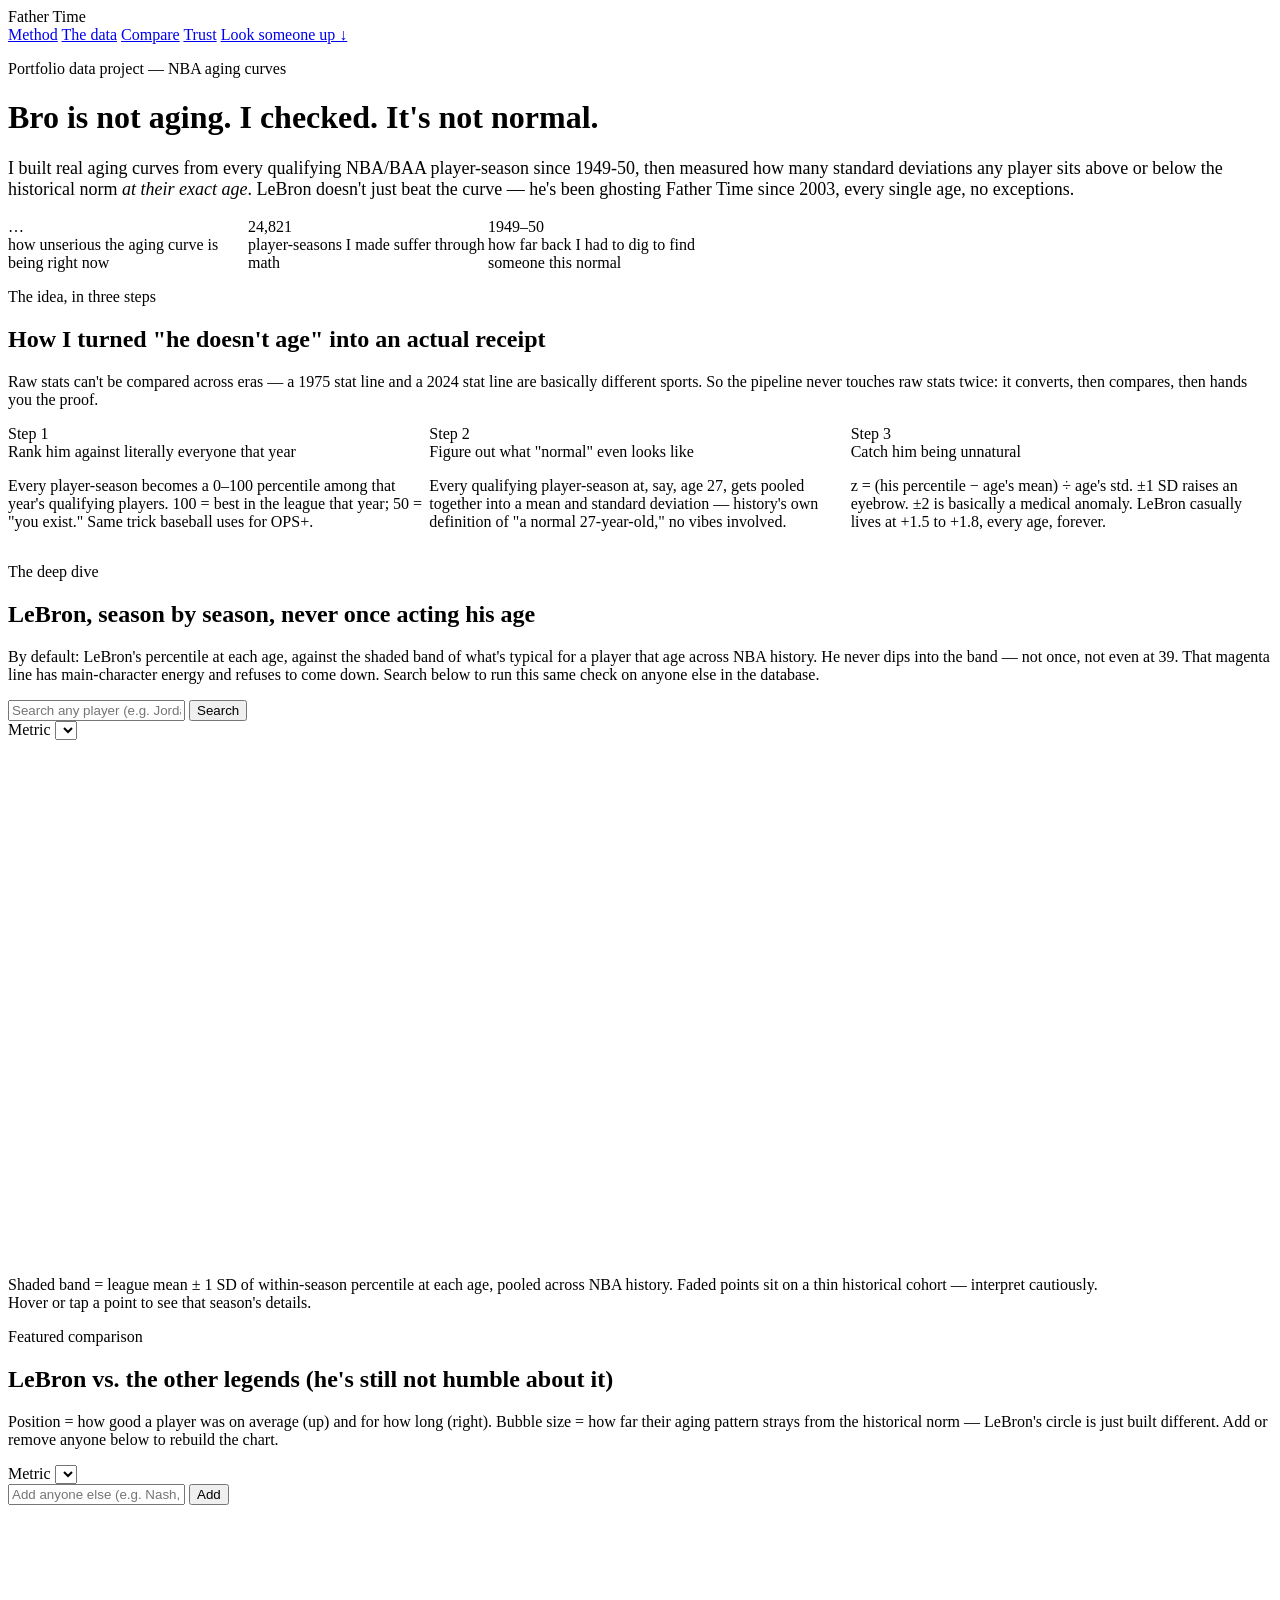
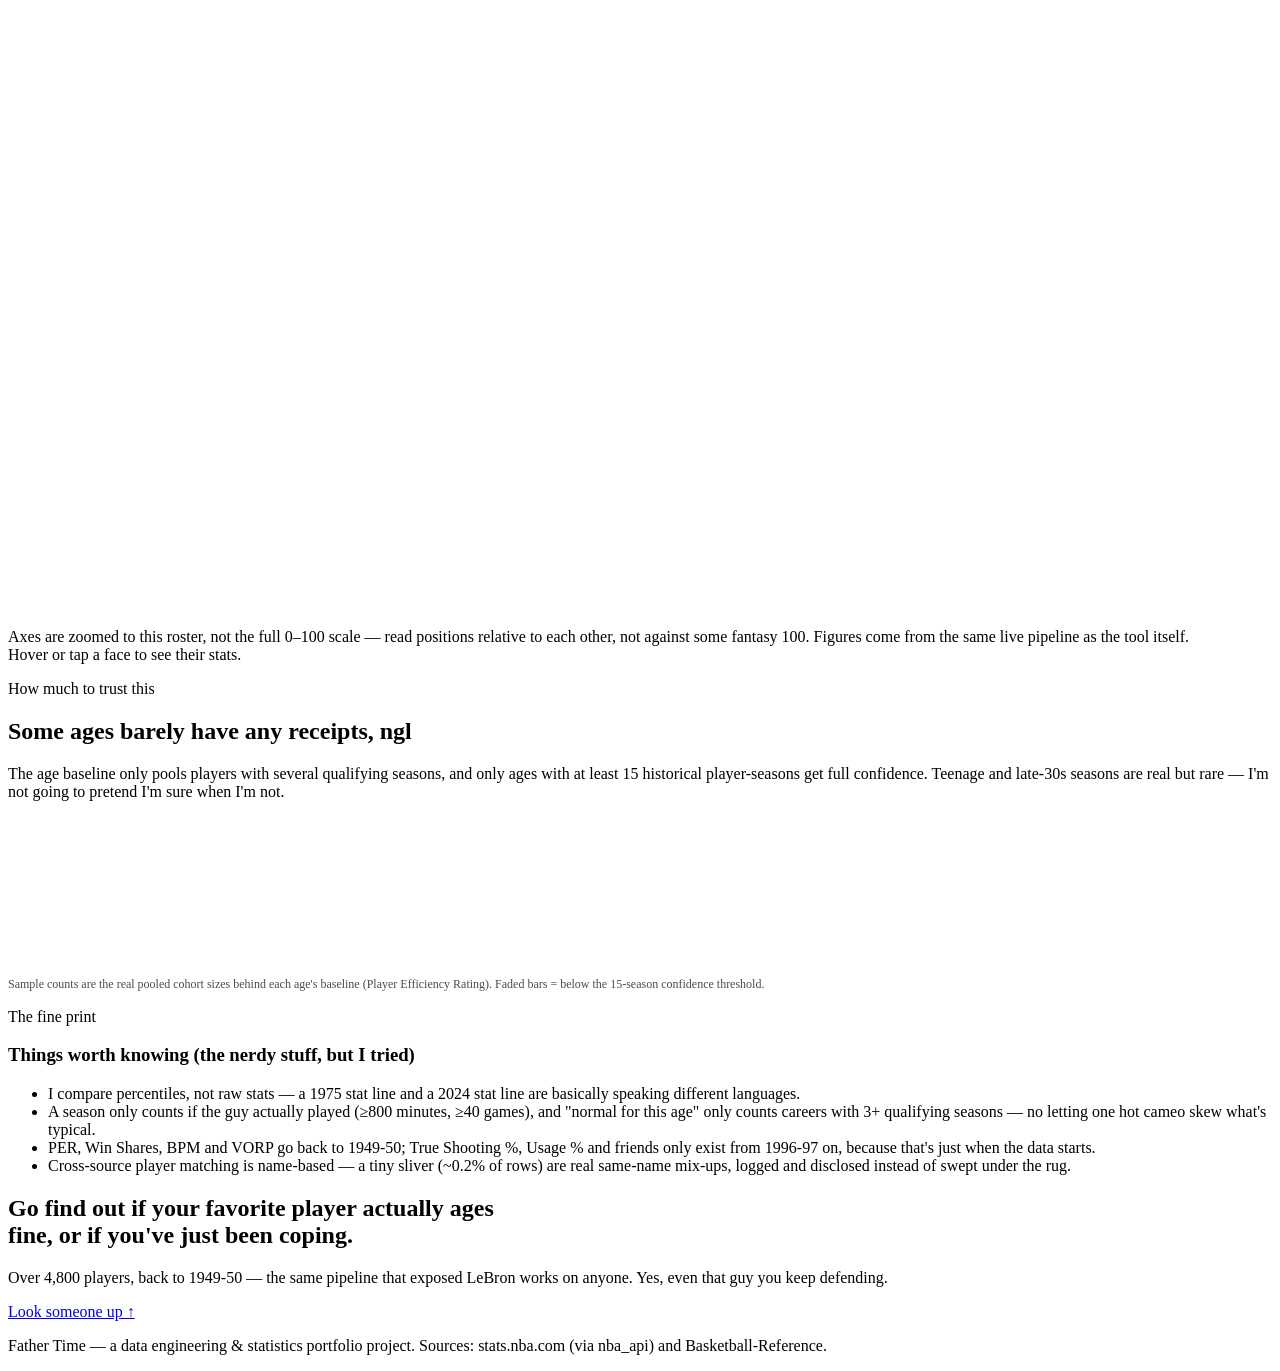
==== frontend/index.html @ bbc20b5f "Rebuild frontend as a single interactive explainer page Merge the separate dark-themed /app/ tool in" ====
<!doctype html>
<html lang="en">
<head>
  <meta charset="utf-8">
  <meta name="viewport" content="width=device-width, initial-scale=1">
  <title>Father Time — NBA Aging Curve Explainer</title>
  <link rel="stylesheet" href="/static/explainer.css">
</head>
<body class="explainer">

<nav class="nav wrap" style="border-bottom: 1px solid var(--color-divider);">
  <div class="nav-brand">Father Time</div>
  <a href="#method">Method</a>
  <a href="#charts">The data</a>
  <a href="#compare">Compare</a>
  <a href="#trust">Trust</a>
  <a href="#charts" class="btn btn-secondary">Look someone up ↓</a>
</nav>

<header class="wrap" style="padding: var(--space-8) 0 var(--space-6);">
  <p class="eyebrow">Portfolio data project — NBA aging curves</p>
  <h1 style="max-width: 720px;">Bro is not aging. I checked. It's not normal.</h1>
  <p class="section-intro" style="font-size: 18px;">I built real aging curves from every qualifying NBA/BAA player-season since 1949-50, then measured how many standard deviations any player sits above or below the historical norm <em>at their exact age</em>. LeBron doesn't just beat the curve — he's been ghosting Father Time since 2003, every single age, no exceptions.</p>
  <div style="display: flex; gap: var(--space-6); flex-wrap: wrap; margin-top: var(--space-6);">
    <div style="flex: 1 1 220px; max-width: 240px;">
      <div id="hero-sd" class="stat-value" style="color: var(--color-accent-700);">…</div>
      <div class="tag tag-accent" style="margin-top: var(--space-2); white-space: normal;">how unserious the aging curve is being right now</div>
    </div>
    <div style="flex: 1 1 220px; max-width: 240px;">
      <div class="stat-value">24,821</div>
      <div class="tag tag-neutral" style="margin-top: var(--space-2); white-space: normal;">player-seasons I made suffer through math</div>
    </div>
    <div style="flex: 1 1 220px; max-width: 240px;">
      <div class="stat-value">1949–50</div>
      <div class="tag tag-neutral" style="margin-top: var(--space-2); white-space: normal;">how far back I had to dig to find someone this normal</div>
    </div>
  </div>
</header>

<section id="method" class="wrap bordered">
  <p class="eyebrow">The idea, in three steps</p>
  <h2>How I turned "he doesn't age" into an actual receipt</h2>
  <p class="section-intro">Raw stats can't be compared across eras — a 1975 stat line and a 2024 stat line are basically different sports. So the pipeline never touches raw stats twice: it converts, then compares, then hands you the proof.</p>
  <div style="display: grid; grid-template-columns: repeat(auto-fit, minmax(220px, 1fr)); gap: var(--space-4); margin-top: var(--space-6); align-items: stretch;">
    <div class="card">
      <div class="card-kicker">Step 1</div>
      <div class="card-title">Rank him against literally everyone that year</div>
      <p class="card-body">Every player-season becomes a 0–100 percentile among that year's qualifying players. 100 = best in the league that year; 50 = "you exist." Same trick baseball uses for OPS+.</p>
    </div>
    <div class="card">
      <div class="card-kicker">Step 2</div>
      <div class="card-title">Figure out what "normal" even looks like</div>
      <p class="card-body">Every qualifying player-season at, say, age 27, gets pooled together into a mean and standard deviation — history's own definition of "a normal 27-year-old," no vibes involved.</p>
    </div>
    <div class="card">
      <div class="card-kicker">Step 3</div>
      <div class="card-title">Catch him being unnatural</div>
      <p class="card-body">z = (his percentile − age's mean) ÷ age's std. ±1 SD raises an eyebrow. ±2 is basically a medical anomaly. LeBron casually lives at +1.5 to +1.8, every age, forever.</p>
    </div>
  </div>
</section>

<section id="charts" class="wrap bordered">
  <p class="eyebrow">The deep dive</p>
  <h2 id="solo-title">LeBron, season by season, never once acting his age</h2>
  <p class="section-intro">By default: LeBron's percentile at each age, against the shaded band of what's typical for a player that age across NBA history. He never dips into the band — not once, not even at 39. That magenta line has main-character energy and refuses to come down. Search below to run this same check on anyone else in the database.</p>

  <div class="search-block">
    <div class="search-row">
      <input id="solo-search" type="text" placeholder="Search any player (e.g. Jordan, Kareem, Curry)" autocomplete="off">
      <button id="solo-search-btn" type="button">Search</button>
    </div>
    <div id="solo-search-results" class="search-results"></div>
  </div>
  <div class="metric-row">
    <label for="solo-metric-select">Metric</label>
    <select id="solo-metric-select"></select>
  </div>
  <div class="status">
    <div id="solo-loading" class="loading-text" hidden>Loading…</div>
    <div id="solo-error" class="error" hidden></div>
  </div>

  <figure class="chart-frame" style="margin-top: var(--space-4);">
    <img id="solo-face" class="face-slot" alt="" src="" style="border: 2px solid var(--color-accent-2); z-index: 2;">
    <svg id="solo-chart-svg" class="chart-svg" viewBox="0 0 760 320" role="img" aria-label="Selected player's percentile by age versus league baseline band"></svg>
  </figure>
  <figcaption>Shaded band = league mean ± 1 SD of within-season percentile at each age, pooled across NBA history. Faded points sit on a thin historical cohort — interpret cautiously.</figcaption>
  <div id="solo-point-detail" class="point-detail">Hover or tap a point to see that season's details.</div>
  <div id="solo-summary" class="inline-summary"></div>
</section>

<section id="compare" class="wrap bordered">
  <p class="eyebrow">Featured comparison</p>
  <h2>LeBron vs. the other legends (he's still not humble about it)</h2>
  <p class="section-intro">Position = how good a player was on average (up) and for how long (right). Bubble size = how far their aging pattern strays from the historical norm — LeBron's circle is just built different. Add or remove anyone below to rebuild the chart.</p>

  <div class="metric-row">
    <label for="compare-metric-select">Metric</label>
    <select id="compare-metric-select"></select>
  </div>
  <div id="compare-roster" class="roster"></div>
  <div class="search-block" style="margin-top: var(--space-3);">
    <div class="search-row">
      <input id="compare-search" type="text" placeholder="Add anyone else (e.g. Nash, Wembanyama)" autocomplete="off">
      <button id="compare-search-btn" type="button">Add</button>
    </div>
    <div id="compare-search-results" class="search-results"></div>
  </div>
  <div class="status">
    <div id="compare-loading" class="loading-text" hidden>Loading…</div>
    <div id="compare-error" class="error" hidden></div>
  </div>

  <figure class="chart-frame" style="margin-top: var(--space-4);">
    <svg id="bubble-chart-svg" class="chart-svg" viewBox="0 0 640 380" role="img" aria-label="Career longevity versus average percentile for the selected roster of players"></svg>
    <div id="bubble-faces" style="position: absolute; inset: 0;"></div>
  </figure>
  <figcaption>Axes are zoomed to this roster, not the full 0–100 scale — read positions relative to each other, not against some fantasy 100. Figures come from the same live pipeline as the tool itself.</figcaption>
  <div id="compare-point-detail" class="point-detail">Hover or tap a face to see their stats.</div>
</section>

<section id="trust" class="wrap bordered">
  <p class="eyebrow">How much to trust this</p>
  <h2>Some ages barely have any receipts, ngl</h2>
  <p class="section-intro">The age baseline only pools players with several qualifying seasons, and only ages with at least 15 historical player-seasons get full confidence. Teenage and late-30s seasons are real but rare — I'm not going to pretend I'm sure when I'm not.</p>
  <div id="confidence-bars" style="display: flex; align-items: flex-end; gap: var(--space-4); height: 160px; margin-top: var(--space-6); padding-bottom: var(--space-2); border-bottom: 1px solid var(--color-divider);"></div>
  <p style="font-size: 12px; opacity: 0.7; margin-top: var(--space-2);">Sample counts are the real pooled cohort sizes behind each age's baseline (Player Efficiency Rating). Faded bars = below the 15-season confidence threshold.</p>
</section>

<section class="wrap bordered">
  <p class="eyebrow">The fine print</p>
  <h3>Things worth knowing (the nerdy stuff, but I tried)</h3>
  <ul class="fine-print">
    <li>I compare percentiles, not raw stats — a 1975 stat line and a 2024 stat line are basically speaking different languages.</li>
    <li>A season only counts if the guy actually played (≥800 minutes, ≥40 games), and "normal for this age" only counts careers with 3+ qualifying seasons — no letting one hot cameo skew what's typical.</li>
    <li>PER, Win Shares, BPM and VORP go back to 1949-50; True Shooting %, Usage % and friends only exist from 1996-97 on, because that's just when the data starts.</li>
    <li>Cross-source player matching is name-based — a tiny sliver (~0.2% of rows) are real same-name mix-ups, logged and disclosed instead of swept under the rug.</li>
  </ul>
</section>

<section class="wrap bordered">
  <h2 style="max-width: 520px;">Go find out if your favorite player actually ages fine, or if you've just been coping.</h2>
  <p class="section-intro">Over 4,800 players, back to 1949-50 — the same pipeline that exposed LeBron works on anyone. Yes, even that guy you keep defending.</p>
  <a href="#charts" class="btn btn-primary" style="margin-top: var(--space-3); font-size: 16px; padding: var(--space-3) var(--space-6);">Look someone up ↑</a>
</section>

<footer class="wrap" style="padding: var(--space-6) 0 var(--space-8); border-top: 1px solid var(--color-divider);">
  <p>Father Time — a data engineering &amp; statistics portfolio project. Sources: stats.nba.com (via nba_api) and Basketball-Reference.</p>
</footer>

<script src="/static/explainer.js"></script>
</body>
</html>
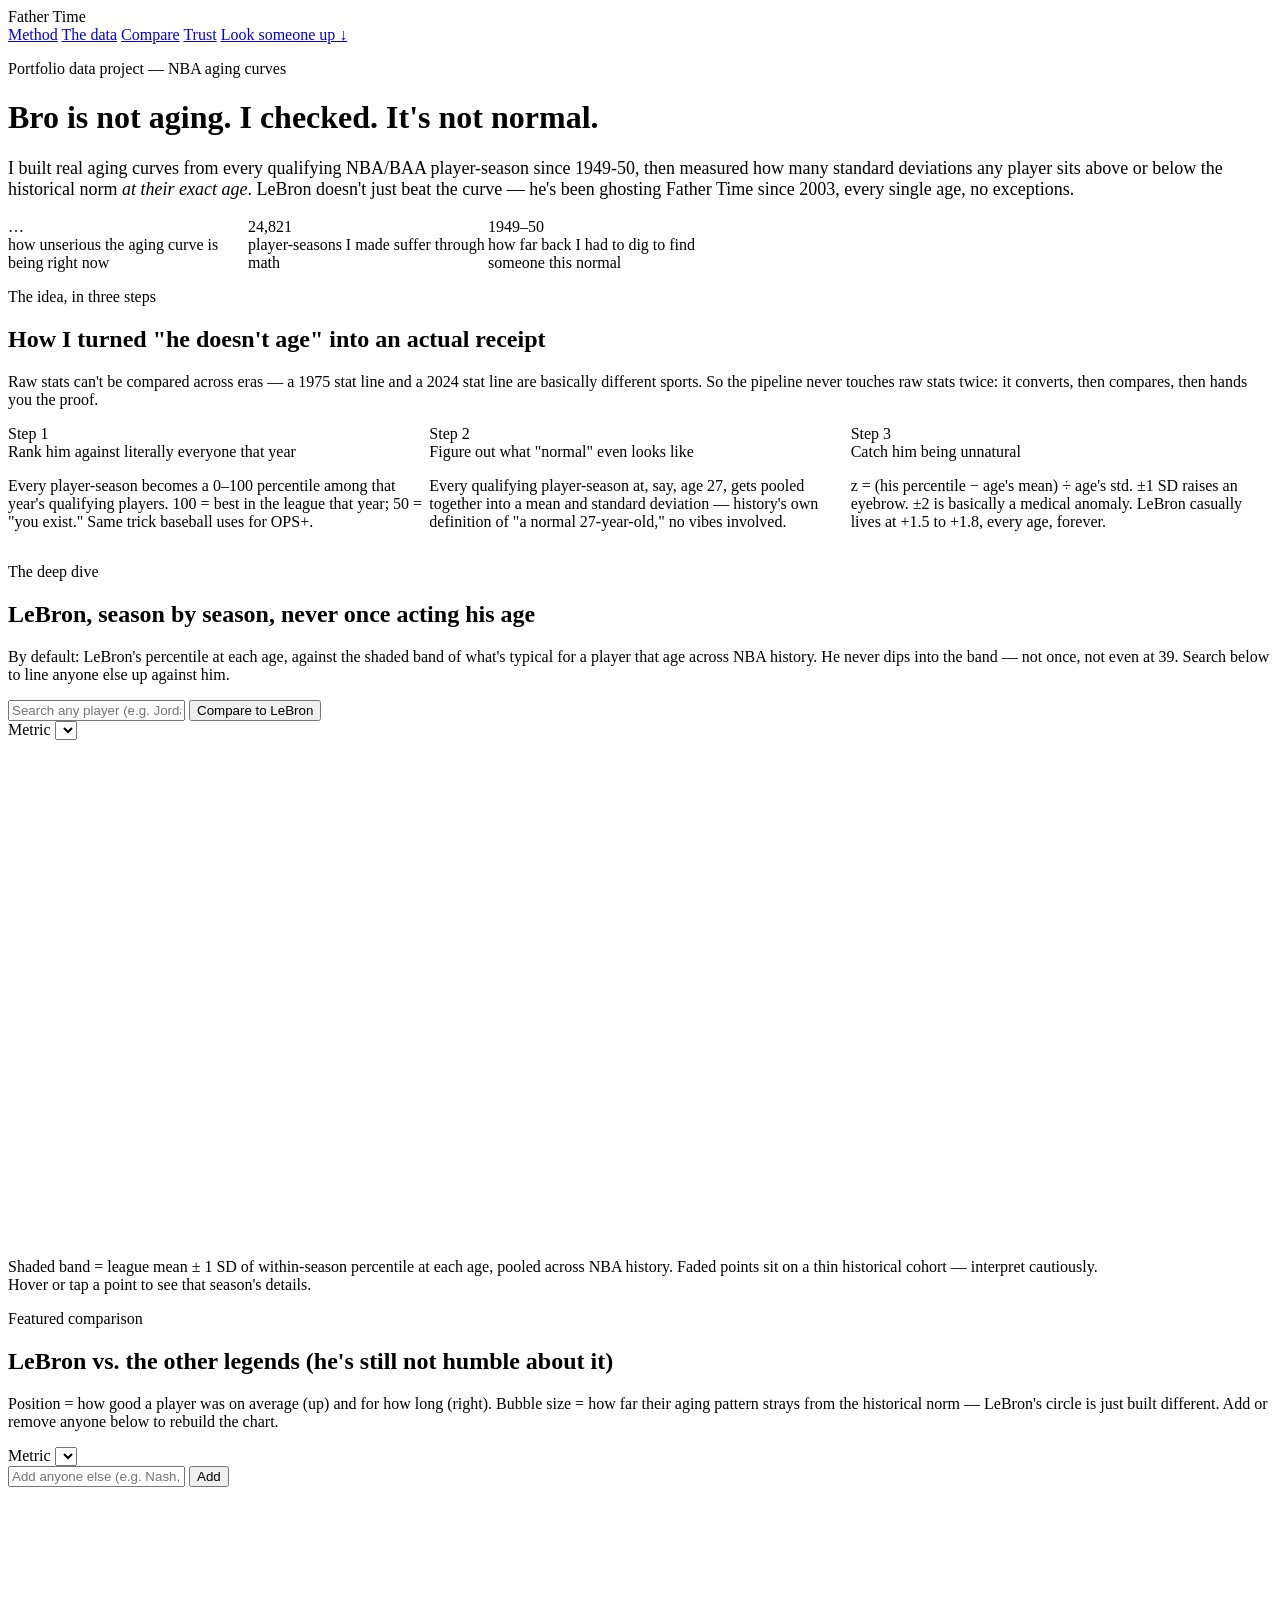
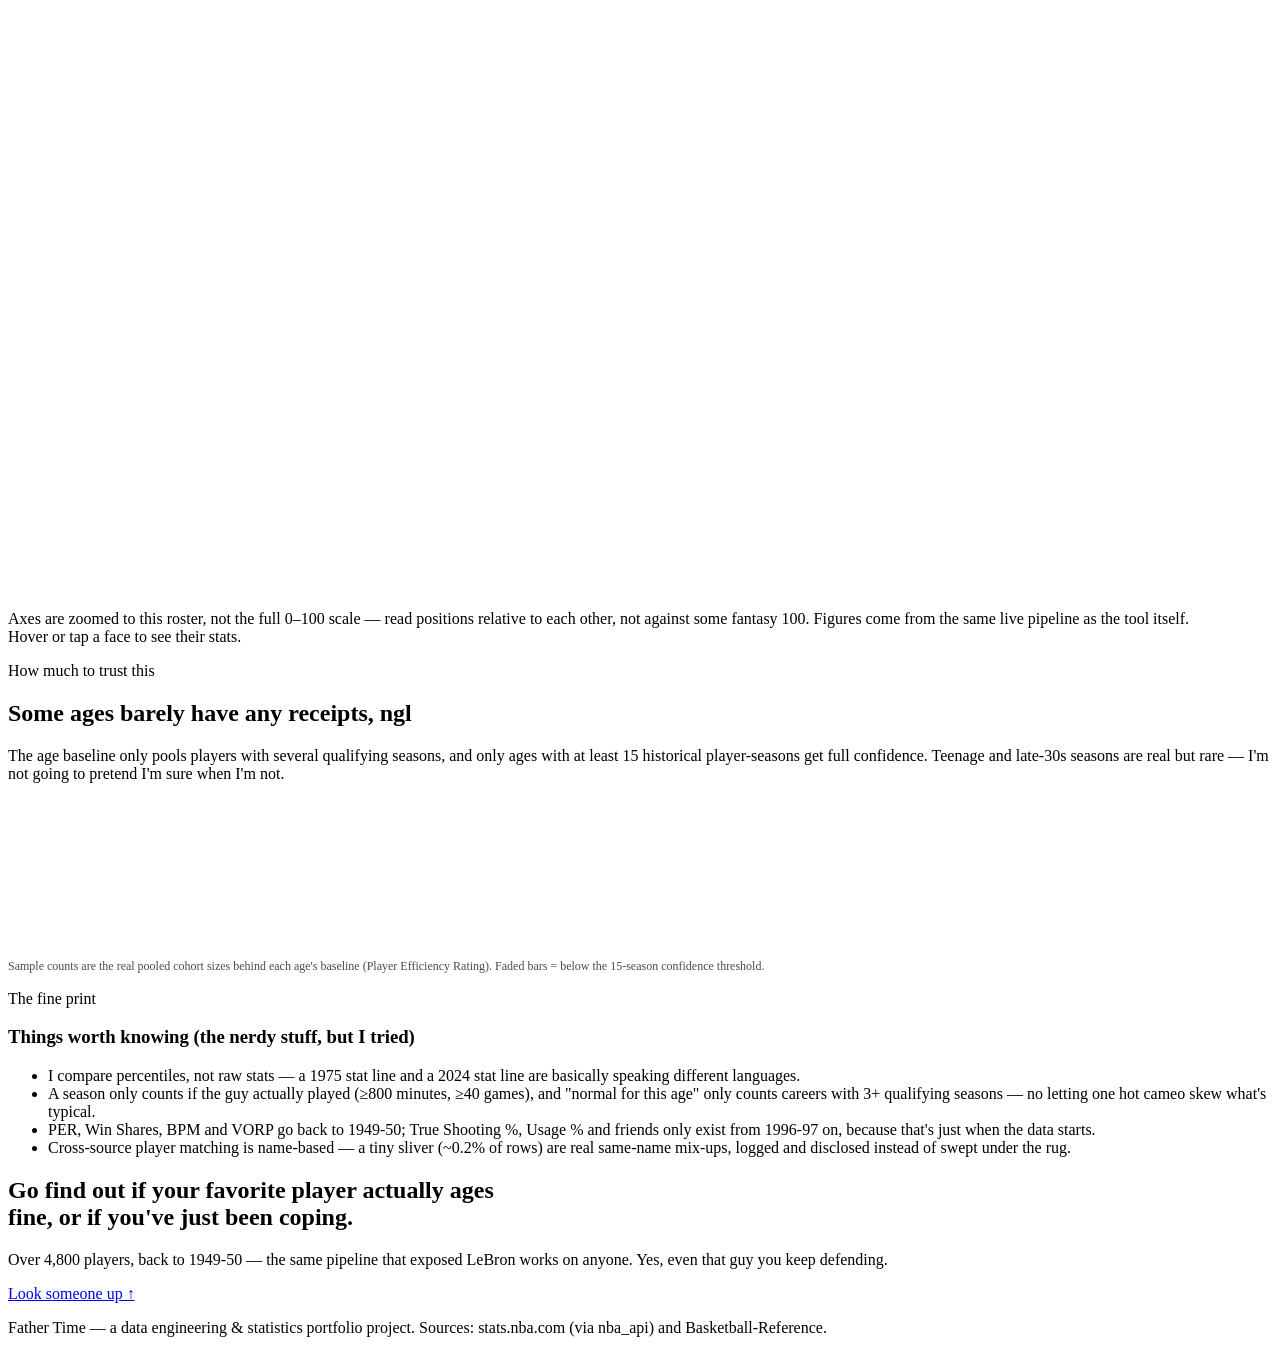
==== commit 6936cdd2: "Make the solo player search a real LeBron comparison The "LeBron season by season" section now alway" ====
--- a/frontend/index.html
+++ b/frontend/index.html
@@ -63,12 +63,12 @@
 <section id="charts" class="wrap bordered">
   <p class="eyebrow">The deep dive</p>
   <h2 id="solo-title">LeBron, season by season, never once acting his age</h2>
-  <p class="section-intro">By default: LeBron's percentile at each age, against the shaded band of what's typical for a player that age across NBA history. He never dips into the band — not once, not even at 39. That magenta line has main-character energy and refuses to come down. Search below to run this same check on anyone else in the database.</p>
+  <p class="section-intro">By default: LeBron's percentile at each age, against the shaded band of what's typical for a player that age across NBA history. He never dips into the band — not once, not even at 39. Search below to line anyone else up against him.</p>
 
   <div class="search-block">
     <div class="search-row">
       <input id="solo-search" type="text" placeholder="Search any player (e.g. Jordan, Kareem, Curry)" autocomplete="off">
-      <button id="solo-search-btn" type="button">Search</button>
+      <button id="solo-search-btn" type="button">Compare to LeBron</button>
     </div>
     <div id="solo-search-results" class="search-results"></div>
   </div>
@@ -82,8 +82,8 @@
   </div>
 
   <figure class="chart-frame" style="margin-top: var(--space-4);">
-    <img id="solo-face" class="face-slot" alt="" src="" style="border: 2px solid var(--color-accent-2); z-index: 2;">
-    <svg id="solo-chart-svg" class="chart-svg" viewBox="0 0 760 320" role="img" aria-label="Selected player's percentile by age versus league baseline band"></svg>
+    <svg id="solo-chart-svg" class="chart-svg" viewBox="0 0 760 320" role="img" aria-label="Selected player's percentile by age versus league baseline band, compared with LeBron James"></svg>
+    <div id="solo-faces" style="position: absolute; inset: 0;"></div>
   </figure>
   <figcaption>Shaded band = league mean ± 1 SD of within-season percentile at each age, pooled across NBA history. Faded points sit on a thin historical cohort — interpret cautiously.</figcaption>
   <div id="solo-point-detail" class="point-detail">Hover or tap a point to see that season's details.</div>
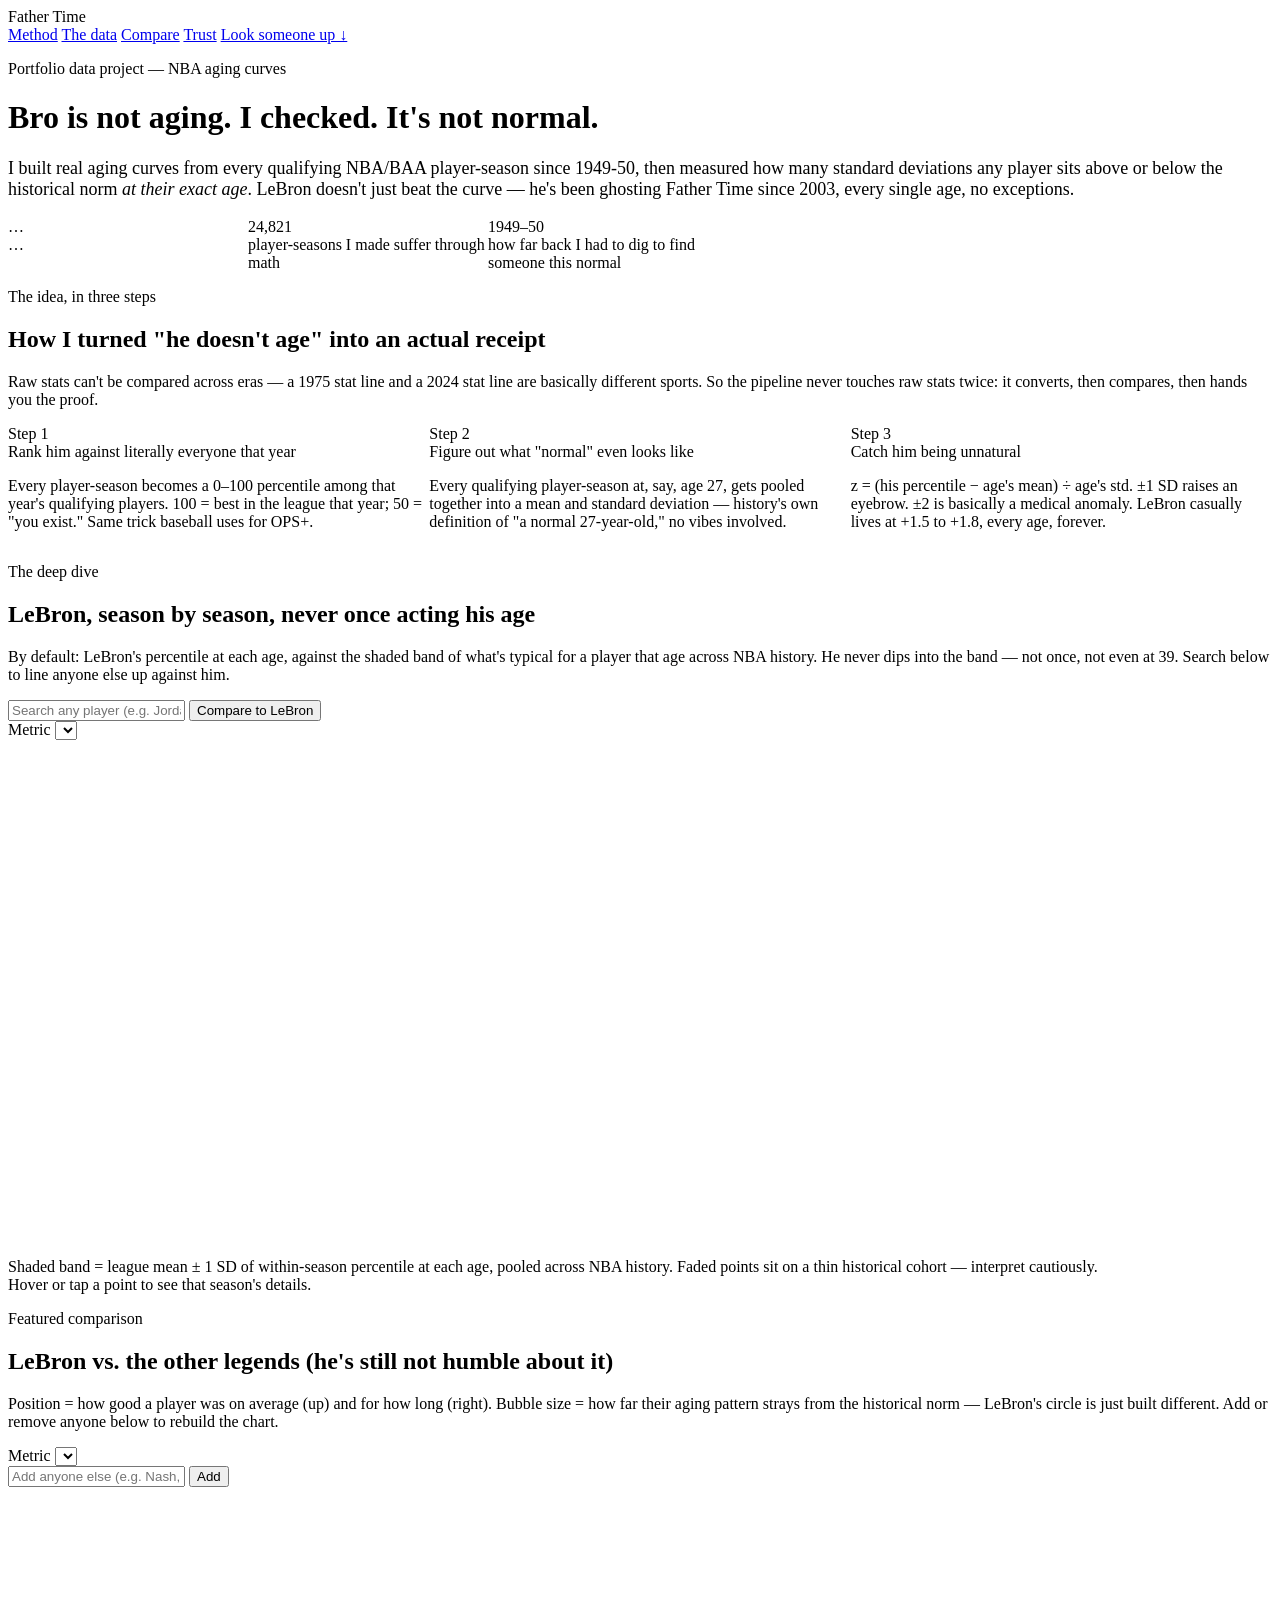
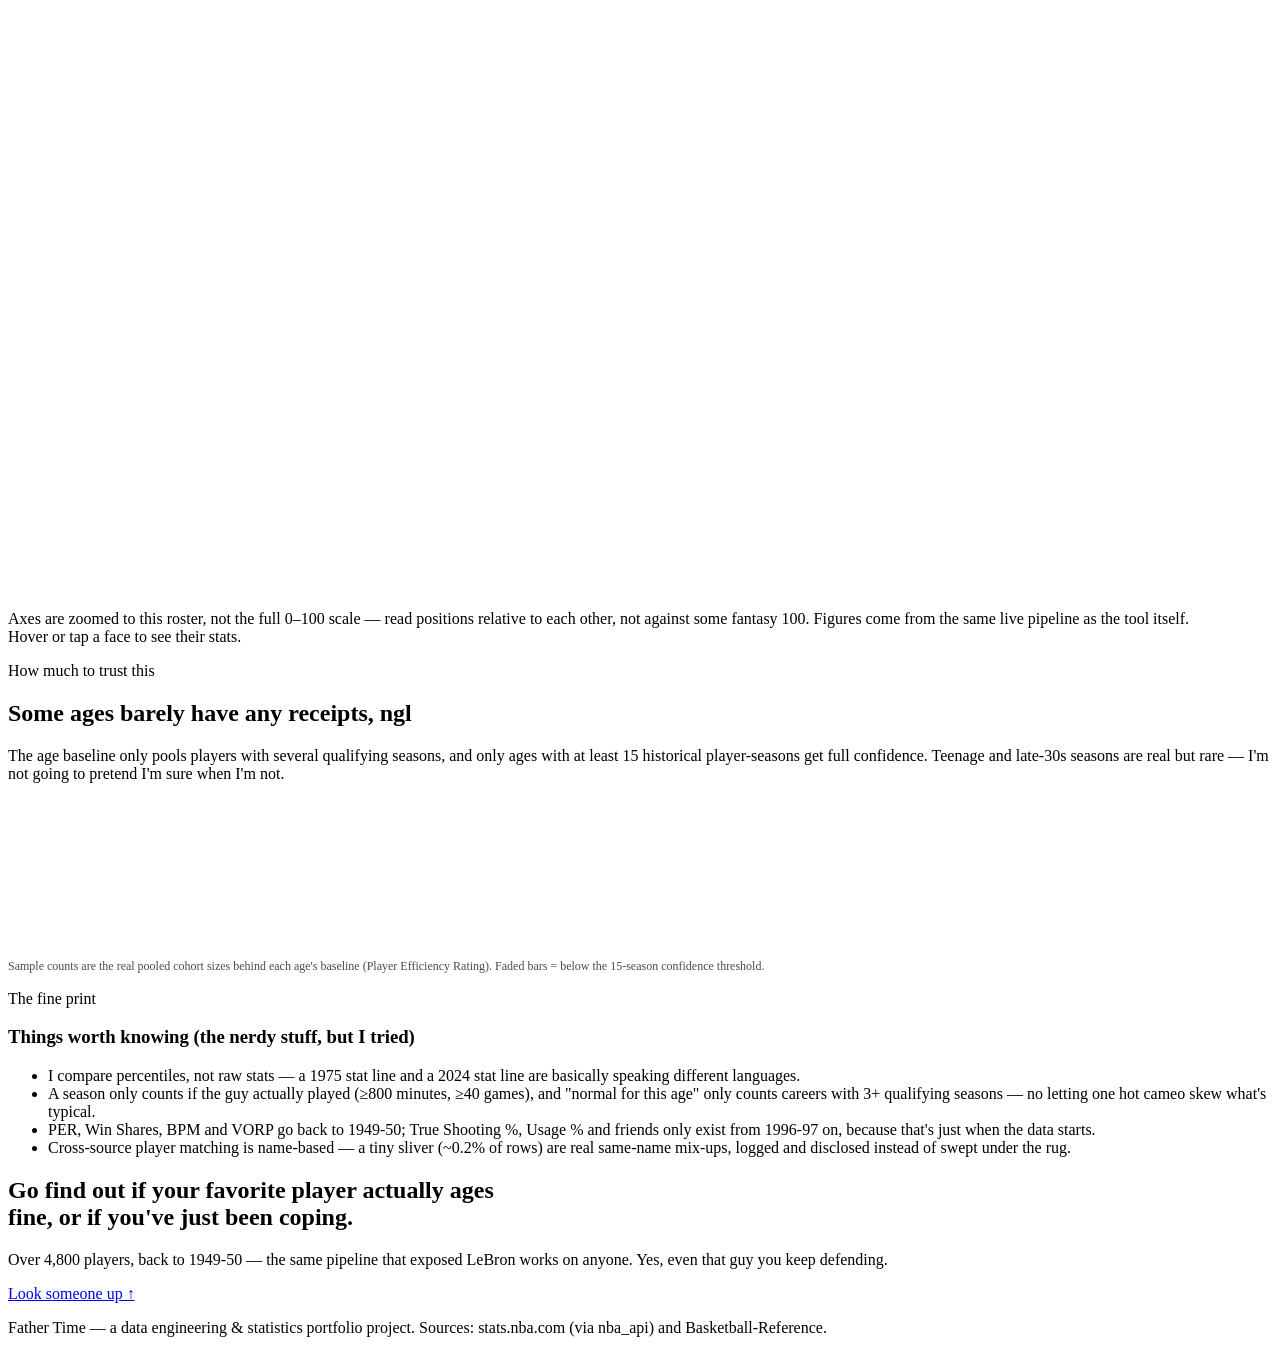
==== commit f6cd8b1b: "Add a plain-English translation to the hero SD stat "+1.3 to +1.8 SD" doesn't mean much without a st" ====
--- a/frontend/index.html
+++ b/frontend/index.html
@@ -24,7 +24,7 @@
   <div style="display: flex; gap: var(--space-6); flex-wrap: wrap; margin-top: var(--space-6);">
     <div style="flex: 1 1 220px; max-width: 240px;">
       <div id="hero-sd" class="stat-value" style="color: var(--color-accent-700);">…</div>
-      <div class="tag tag-accent" style="margin-top: var(--space-2); white-space: normal;">how unserious the aging curve is being right now</div>
+      <div id="hero-sd-note" class="tag tag-accent" style="margin-top: var(--space-2); white-space: normal;">…</div>
     </div>
     <div style="flex: 1 1 220px; max-width: 240px;">
       <div class="stat-value">24,821</div>
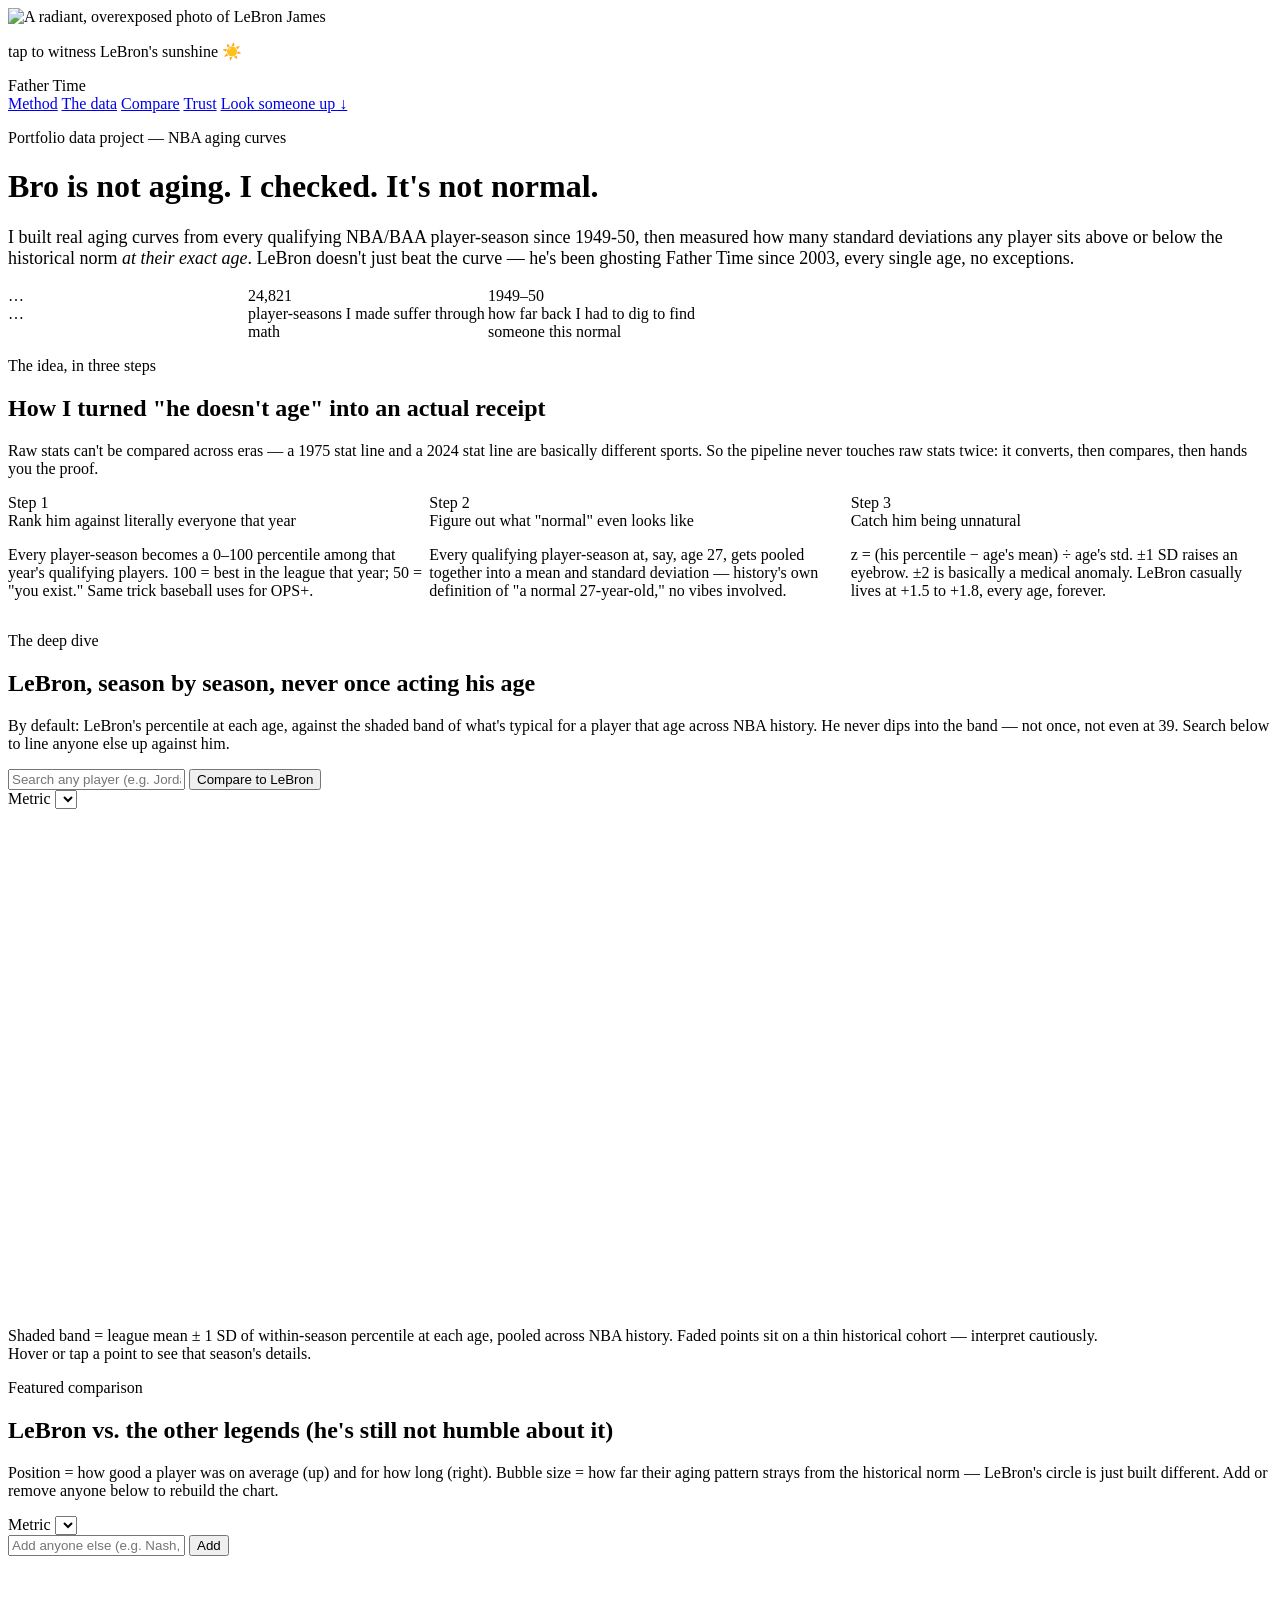
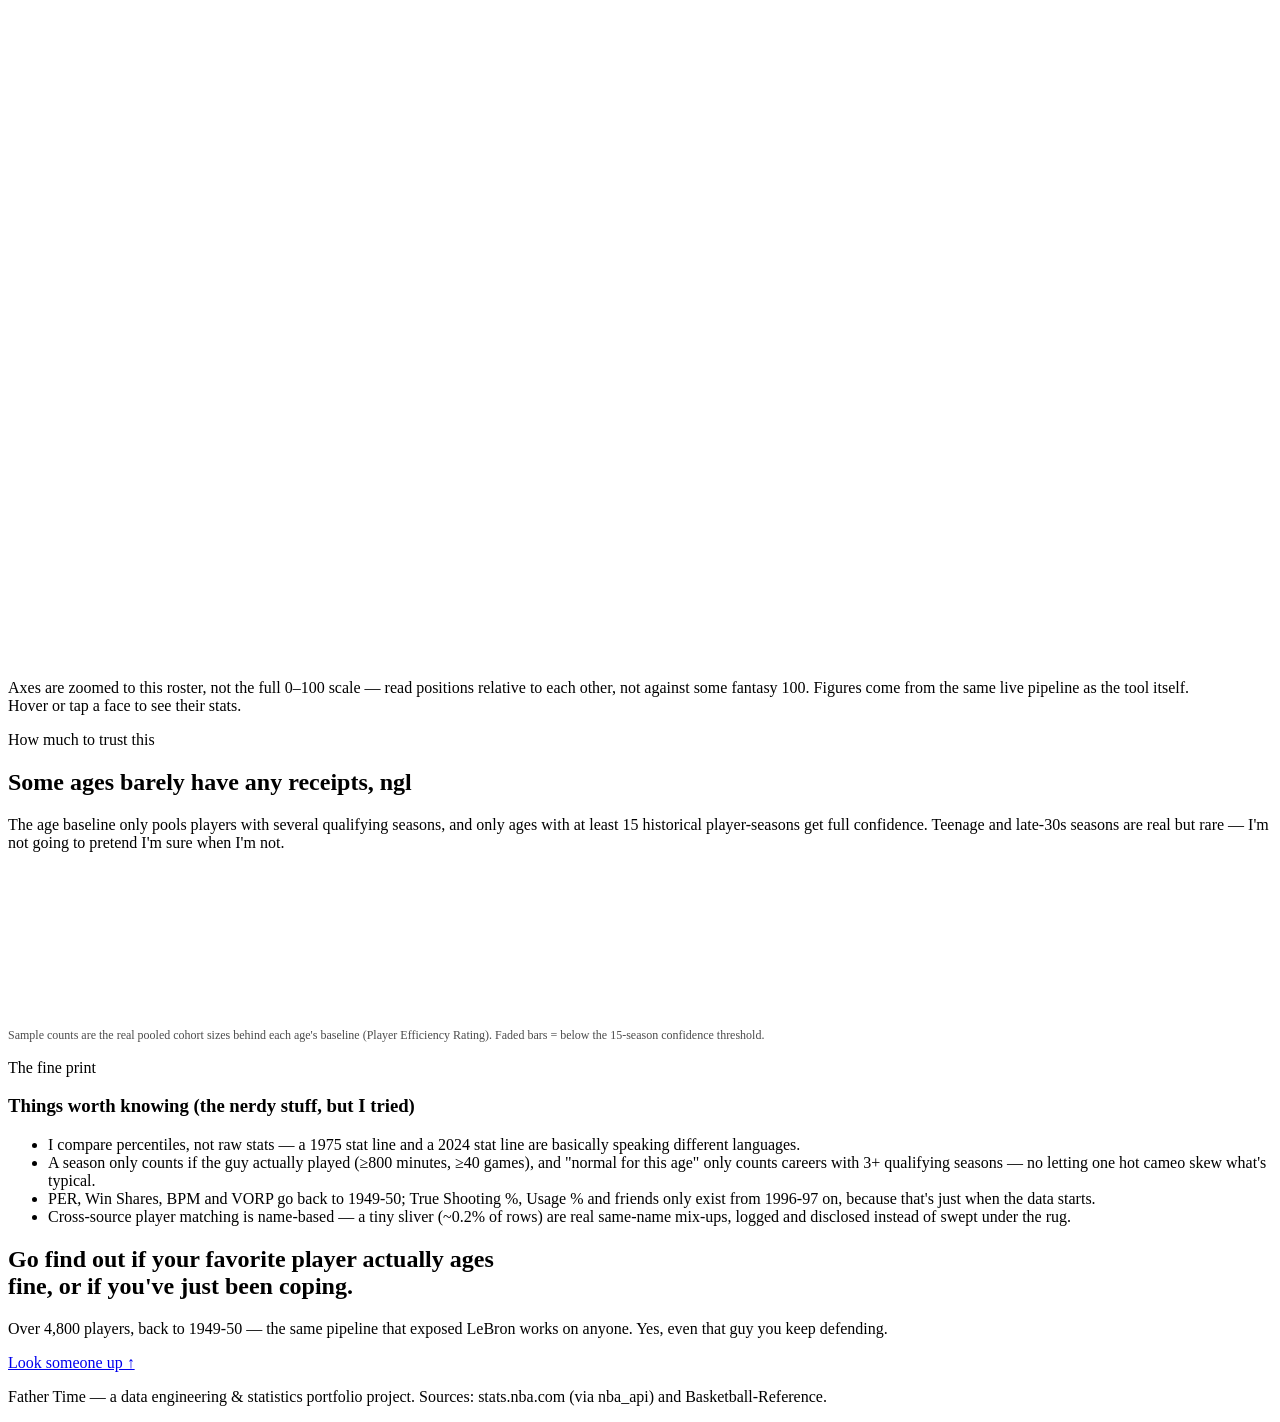
==== commit d5064de2: "Add a "tap to witness LeBron's sunshine" splash gate A full-viewport gate now shows on every page lo" ====
--- a/frontend/index.html
+++ b/frontend/index.html
@@ -7,6 +7,13 @@
   <link rel="stylesheet" href="/static/explainer.css">
 </head>
 <body class="explainer">
+
+<div id="sunshine-splash" class="sunshine-splash" role="button" tabindex="0" aria-label="Tap to enter the site and play LeBron's sunshine">
+  <img src="/static/lebron-sunshine.jpg" alt="A radiant, overexposed photo of LeBron James" class="sunshine-splash-img">
+  <p class="sunshine-splash-caption">tap to witness LeBron's sunshine ☀️</p>
+</div>
+<audio id="sunshine-audio" src="/static/lebron-sunshine.mp3" loop preload="none"></audio>
+<button id="sunshine-mute-btn" class="sunshine-mute-btn" type="button" aria-label="Mute LeBron's sunshine" hidden>🔊</button>
 
 <nav class="nav wrap" style="border-bottom: 1px solid var(--color-divider);">
   <div class="nav-brand">Father Time</div>
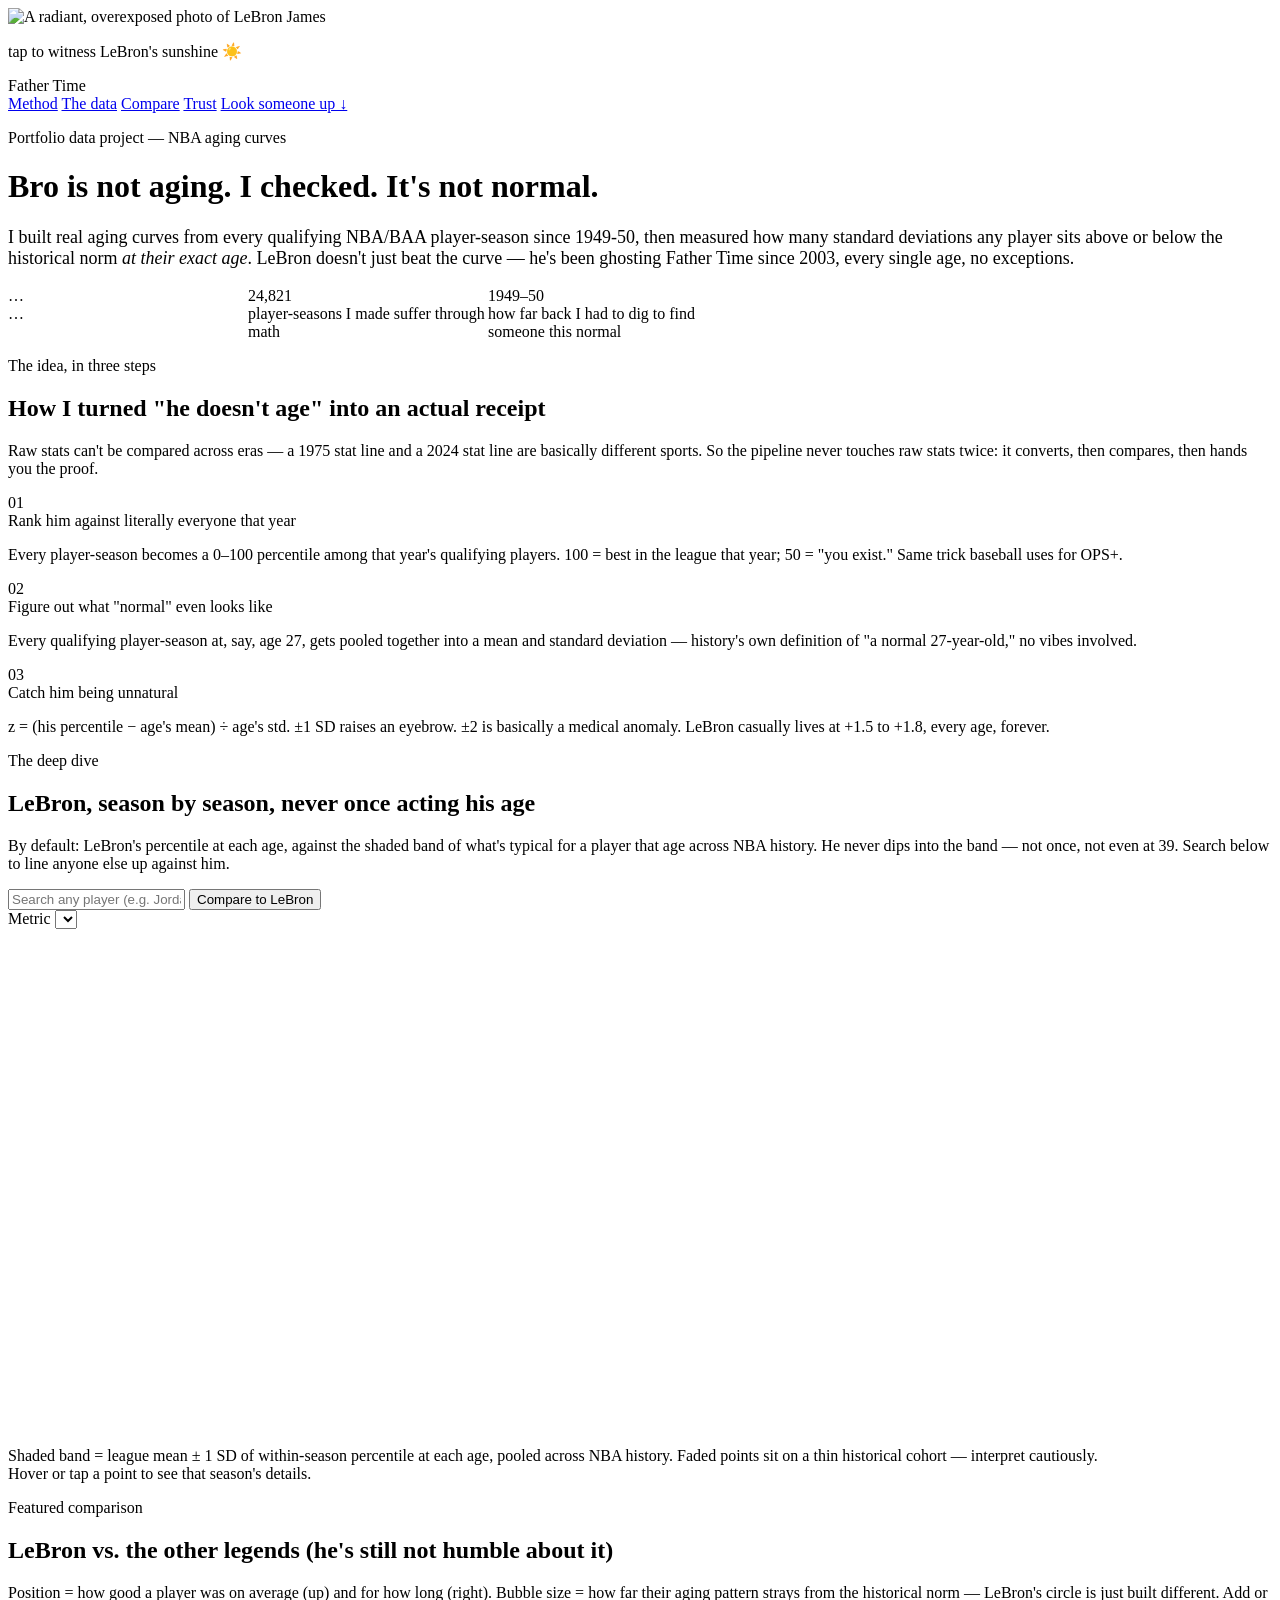
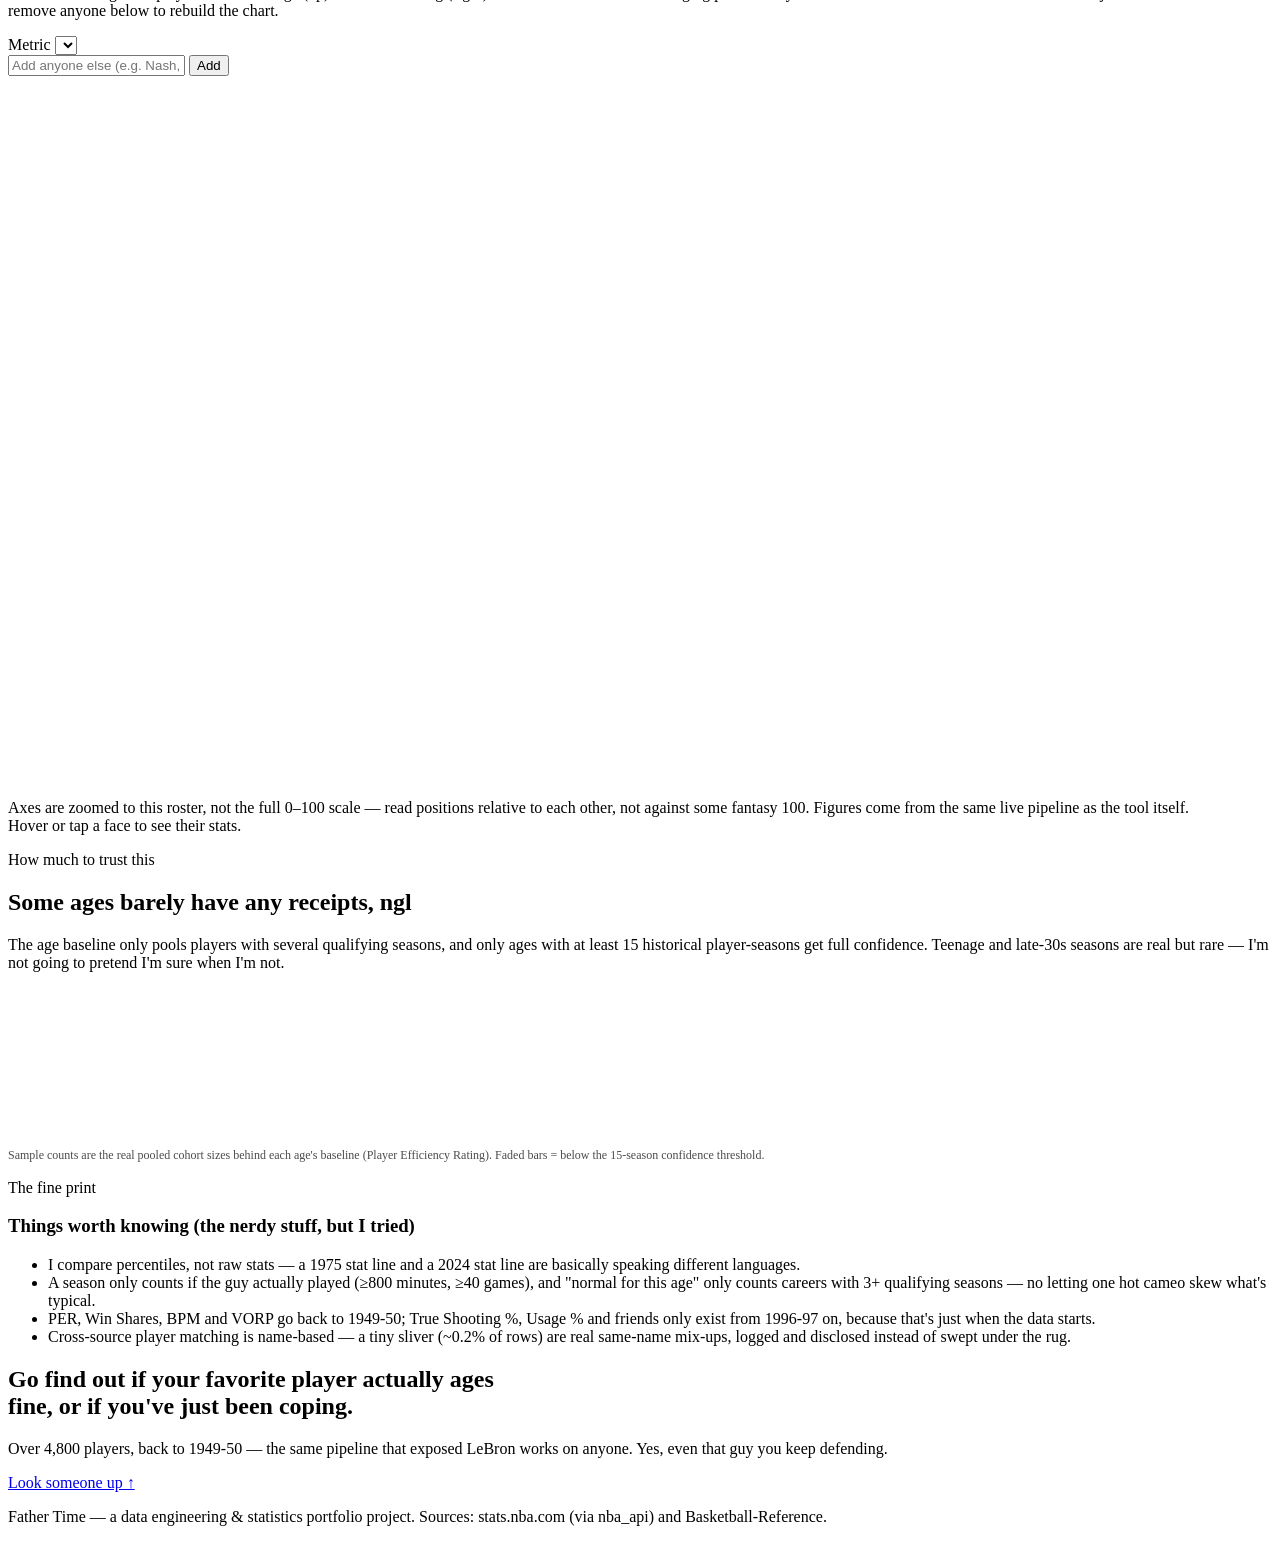
==== commit afc659c3: "Add player archetype badges, compare verdicts, and Lakers/Cavs redesign Classifies each player's z-s" ====
--- a/frontend/index.html
+++ b/frontend/index.html
@@ -25,12 +25,12 @@
 </nav>
 
 <header class="wrap" style="padding: var(--space-8) 0 var(--space-6);">
-  <p class="eyebrow">Portfolio data project — NBA aging curves</p>
+  <p class="flag-tab">Portfolio data project — NBA aging curves</p>
   <h1 style="max-width: 720px;">Bro is not aging. I checked. It's not normal.</h1>
   <p class="section-intro" style="font-size: 18px;">I built real aging curves from every qualifying NBA/BAA player-season since 1949-50, then measured how many standard deviations any player sits above or below the historical norm <em>at their exact age</em>. LeBron doesn't just beat the curve — he's been ghosting Father Time since 2003, every single age, no exceptions.</p>
   <div style="display: flex; gap: var(--space-6); flex-wrap: wrap; margin-top: var(--space-6);">
     <div style="flex: 1 1 220px; max-width: 240px;">
-      <div id="hero-sd" class="stat-value" style="color: var(--color-accent-700);">…</div>
+      <div id="hero-sd" class="stat-value" style="color: var(--color-flag);">…</div>
       <div id="hero-sd-note" class="tag tag-accent" style="margin-top: var(--space-2); white-space: normal;">…</div>
     </div>
     <div style="flex: 1 1 220px; max-width: 240px;">
@@ -45,30 +45,36 @@
 </header>
 
 <section id="method" class="wrap bordered">
-  <p class="eyebrow">The idea, in three steps</p>
+  <p class="flag-tab">The idea, in three steps</p>
   <h2>How I turned "he doesn't age" into an actual receipt</h2>
   <p class="section-intro">Raw stats can't be compared across eras — a 1975 stat line and a 2024 stat line are basically different sports. So the pipeline never touches raw stats twice: it converts, then compares, then hands you the proof.</p>
-  <div style="display: grid; grid-template-columns: repeat(auto-fit, minmax(220px, 1fr)); gap: var(--space-4); margin-top: var(--space-6); align-items: stretch;">
-    <div class="card">
-      <div class="card-kicker">Step 1</div>
-      <div class="card-title">Rank him against literally everyone that year</div>
-      <p class="card-body">Every player-season becomes a 0–100 percentile among that year's qualifying players. 100 = best in the league that year; 50 = "you exist." Same trick baseball uses for OPS+.</p>
+  <div class="stat-sheet">
+    <div class="stat-sheet-row">
+      <div class="stat-sheet-num">01</div>
+      <div>
+        <div class="stat-sheet-title">Rank him against literally everyone that year</div>
+        <p class="stat-sheet-body">Every player-season becomes a 0–100 percentile among that year's qualifying players. 100 = best in the league that year; 50 = "you exist." Same trick baseball uses for OPS+.</p>
+      </div>
     </div>
-    <div class="card">
-      <div class="card-kicker">Step 2</div>
-      <div class="card-title">Figure out what "normal" even looks like</div>
-      <p class="card-body">Every qualifying player-season at, say, age 27, gets pooled together into a mean and standard deviation — history's own definition of "a normal 27-year-old," no vibes involved.</p>
+    <div class="stat-sheet-row">
+      <div class="stat-sheet-num">02</div>
+      <div>
+        <div class="stat-sheet-title">Figure out what "normal" even looks like</div>
+        <p class="stat-sheet-body">Every qualifying player-season at, say, age 27, gets pooled together into a mean and standard deviation — history's own definition of "a normal 27-year-old," no vibes involved.</p>
+      </div>
     </div>
-    <div class="card">
-      <div class="card-kicker">Step 3</div>
-      <div class="card-title">Catch him being unnatural</div>
-      <p class="card-body">z = (his percentile − age's mean) ÷ age's std. ±1 SD raises an eyebrow. ±2 is basically a medical anomaly. LeBron casually lives at +1.5 to +1.8, every age, forever.</p>
+    <div class="stat-sheet-row">
+      <div class="stat-sheet-num">03</div>
+      <div>
+        <div class="stat-sheet-title">Catch him being unnatural</div>
+        <p class="stat-sheet-body">z = (his percentile − age's mean) ÷ age's std. ±1 SD raises an eyebrow. ±2 is basically a medical anomaly. LeBron casually lives at +1.5 to +1.8, every age, forever.</p>
+      </div>
     </div>
   </div>
 </section>
 
 <section id="charts" class="wrap bordered">
-  <p class="eyebrow">The deep dive</p>
+  <p class="flag-tab">The deep dive</p>
   <h2 id="solo-title">LeBron, season by season, never once acting his age</h2>
   <p class="section-intro">By default: LeBron's percentile at each age, against the shaded band of what's typical for a player that age across NBA history. He never dips into the band — not once, not even at 39. Search below to line anyone else up against him.</p>
 
@@ -98,7 +104,7 @@
 </section>
 
 <section id="compare" class="wrap bordered">
-  <p class="eyebrow">Featured comparison</p>
+  <p class="flag-tab">Featured comparison</p>
   <h2>LeBron vs. the other legends (he's still not humble about it)</h2>
   <p class="section-intro">Position = how good a player was on average (up) and for how long (right). Bubble size = how far their aging pattern strays from the historical norm — LeBron's circle is just built different. Add or remove anyone below to rebuild the chart.</p>
 
@@ -124,11 +130,12 @@
     <div id="bubble-faces" style="position: absolute; inset: 0;"></div>
   </figure>
   <figcaption>Axes are zoomed to this roster, not the full 0–100 scale — read positions relative to each other, not against some fantasy 100. Figures come from the same live pipeline as the tool itself.</figcaption>
+  <div id="compare-verdict" class="inline-summary"></div>
   <div id="compare-point-detail" class="point-detail">Hover or tap a face to see their stats.</div>
 </section>
 
 <section id="trust" class="wrap bordered">
-  <p class="eyebrow">How much to trust this</p>
+  <p class="flag-tab">How much to trust this</p>
   <h2>Some ages barely have any receipts, ngl</h2>
   <p class="section-intro">The age baseline only pools players with several qualifying seasons, and only ages with at least 15 historical player-seasons get full confidence. Teenage and late-30s seasons are real but rare — I'm not going to pretend I'm sure when I'm not.</p>
   <div id="confidence-bars" style="display: flex; align-items: flex-end; gap: var(--space-4); height: 160px; margin-top: var(--space-6); padding-bottom: var(--space-2); border-bottom: 1px solid var(--color-divider);"></div>
@@ -136,7 +143,7 @@
 </section>
 
 <section class="wrap bordered">
-  <p class="eyebrow">The fine print</p>
+  <p class="flag-tab">The fine print</p>
   <h3>Things worth knowing (the nerdy stuff, but I tried)</h3>
   <ul class="fine-print">
     <li>I compare percentiles, not raw stats — a 1975 stat line and a 2024 stat line are basically speaking different languages.</li>
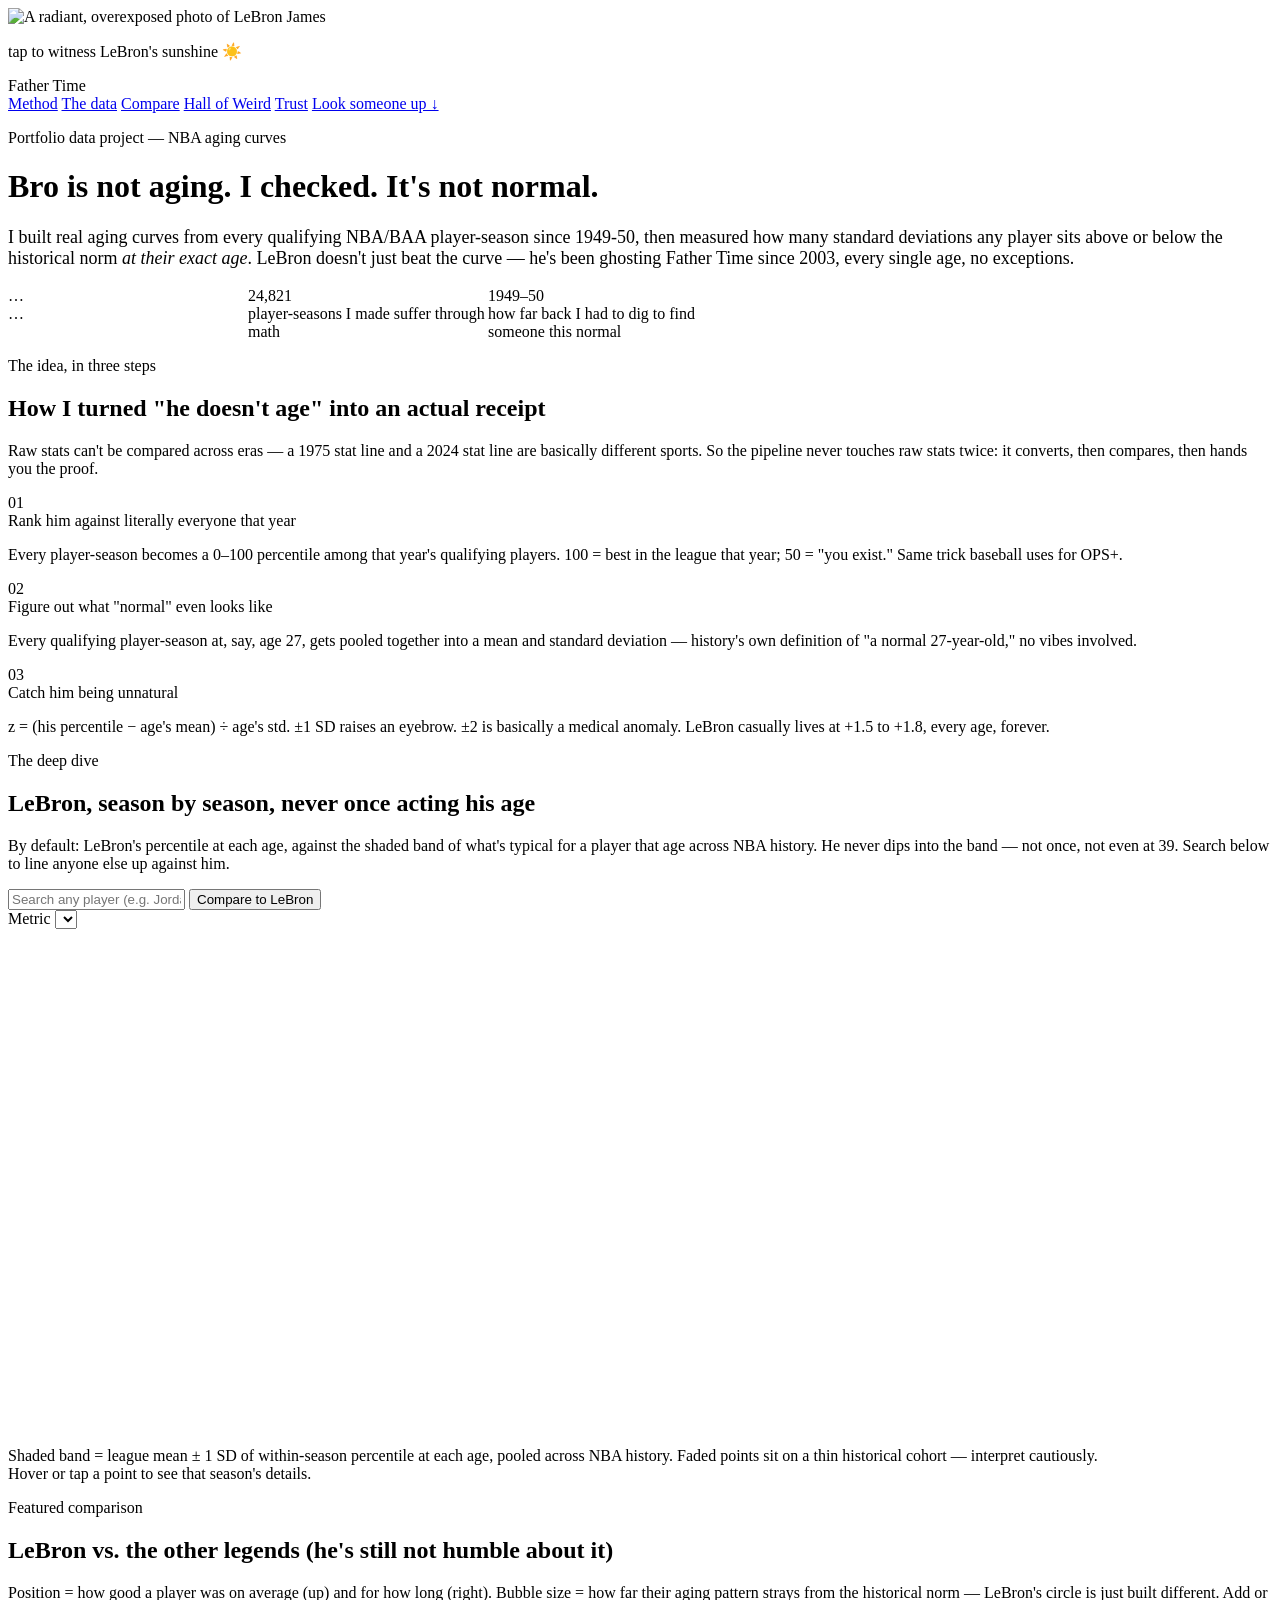
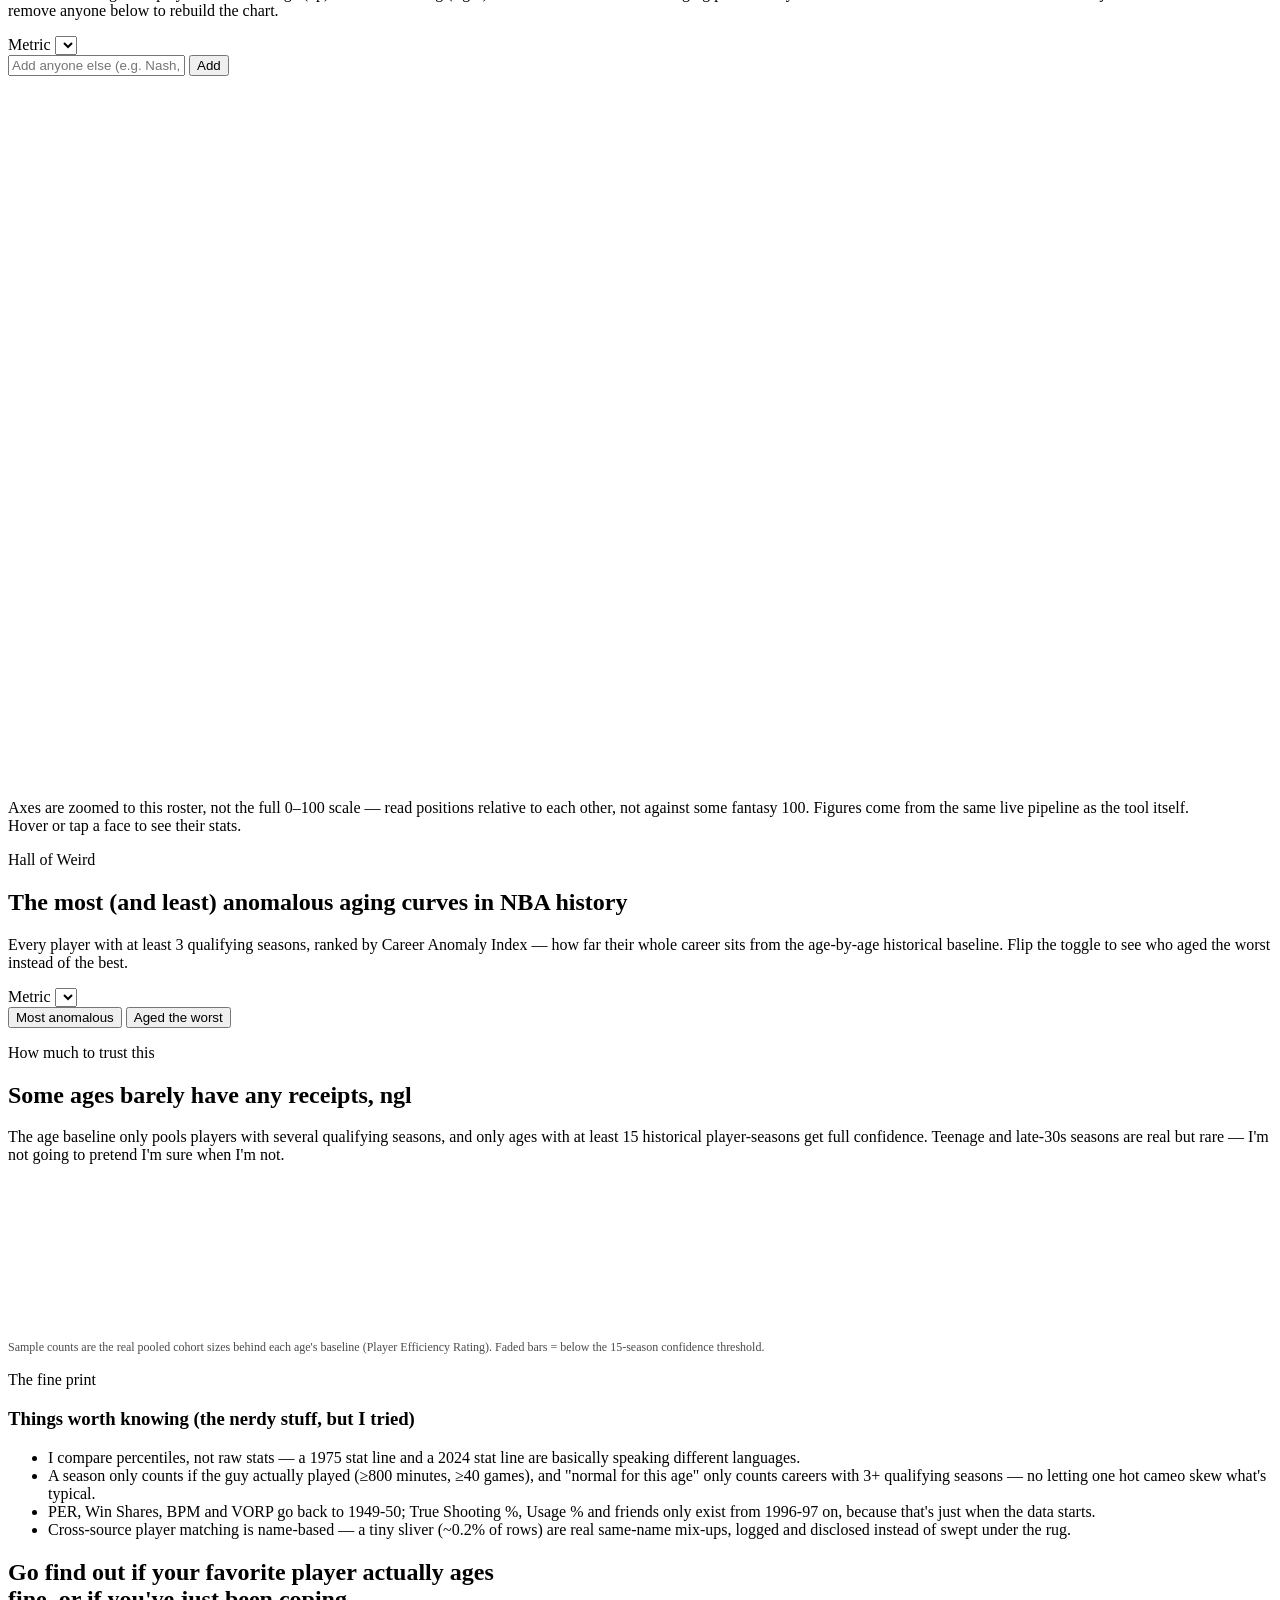
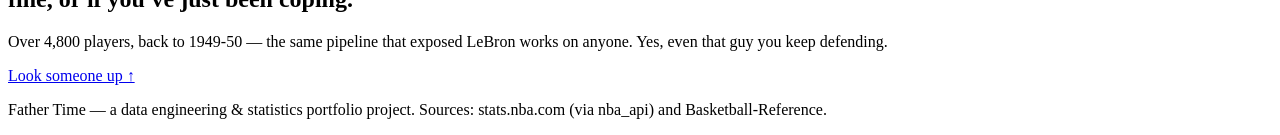
==== commit ac45639f: "Add roast mode, GOAT-debate line, what-if age slider, and Hall of Weird leaderboard Four additive fe" ====
--- a/frontend/index.html
+++ b/frontend/index.html
@@ -20,6 +20,7 @@
   <a href="#method">Method</a>
   <a href="#charts">The data</a>
   <a href="#compare">Compare</a>
+  <a href="#leaderboard">Hall of Weird</a>
   <a href="#trust">Trust</a>
   <a href="#charts" class="btn btn-secondary">Look someone up ↓</a>
 </nav>
@@ -101,6 +102,14 @@
   <figcaption>Shaded band = league mean ± 1 SD of within-season percentile at each age, pooled across NBA history. Faded points sit on a thin historical cohort — interpret cautiously.</figcaption>
   <div id="solo-point-detail" class="point-detail">Hover or tap a point to see that season's details.</div>
   <div id="solo-summary" class="inline-summary"></div>
+  <div id="solo-verdict" class="inline-summary" hidden></div>
+
+  <div id="whatif-block" class="whatif-block" hidden>
+    <h3 class="whatif-title">What if <span class="whatif-player-name">this player</span> played at a different age?</h3>
+    <input id="whatif-age-slider" type="range" min="18" max="45" value="27" step="1">
+    <div id="whatif-output" class="whatif-output"></div>
+    <p class="whatif-disclaimer">Descriptive, not predictive: this just projects <span class="whatif-player-name">this player</span>'s own career-average distance from the baseline onto a different age, assuming that distance holds at every age (it usually doesn't right at the start or end of a career). Not a forecast.</p>
+  </div>
 </section>
 
 <section id="compare" class="wrap bordered">
@@ -132,6 +141,27 @@
   <figcaption>Axes are zoomed to this roster, not the full 0–100 scale — read positions relative to each other, not against some fantasy 100. Figures come from the same live pipeline as the tool itself.</figcaption>
   <div id="compare-verdict" class="inline-summary"></div>
   <div id="compare-point-detail" class="point-detail">Hover or tap a face to see their stats.</div>
+</section>
+
+<section id="leaderboard" class="wrap bordered">
+  <p class="flag-tab">Hall of Weird</p>
+  <h2>The most (and least) anomalous aging curves in NBA history</h2>
+  <p class="section-intro">Every player with at least 3 qualifying seasons, ranked by Career Anomaly Index — how far their whole career sits from the age-by-age historical baseline. Flip the toggle to see who aged the worst instead of the best.</p>
+
+  <div class="metric-row">
+    <label for="leaderboard-metric-select">Metric</label>
+    <select id="leaderboard-metric-select"></select>
+  </div>
+  <div class="direction-toggle">
+    <button class="direction-btn active" type="button" data-direction="top">Most anomalous</button>
+    <button class="direction-btn" type="button" data-direction="bottom">Aged the worst</button>
+  </div>
+  <div class="status">
+    <div id="leaderboard-loading" class="loading-text" hidden>Loading…</div>
+    <div id="leaderboard-error" class="error" hidden></div>
+  </div>
+
+  <ol id="leaderboard-list" class="leaderboard-list"></ol>
 </section>
 
 <section id="trust" class="wrap bordered">
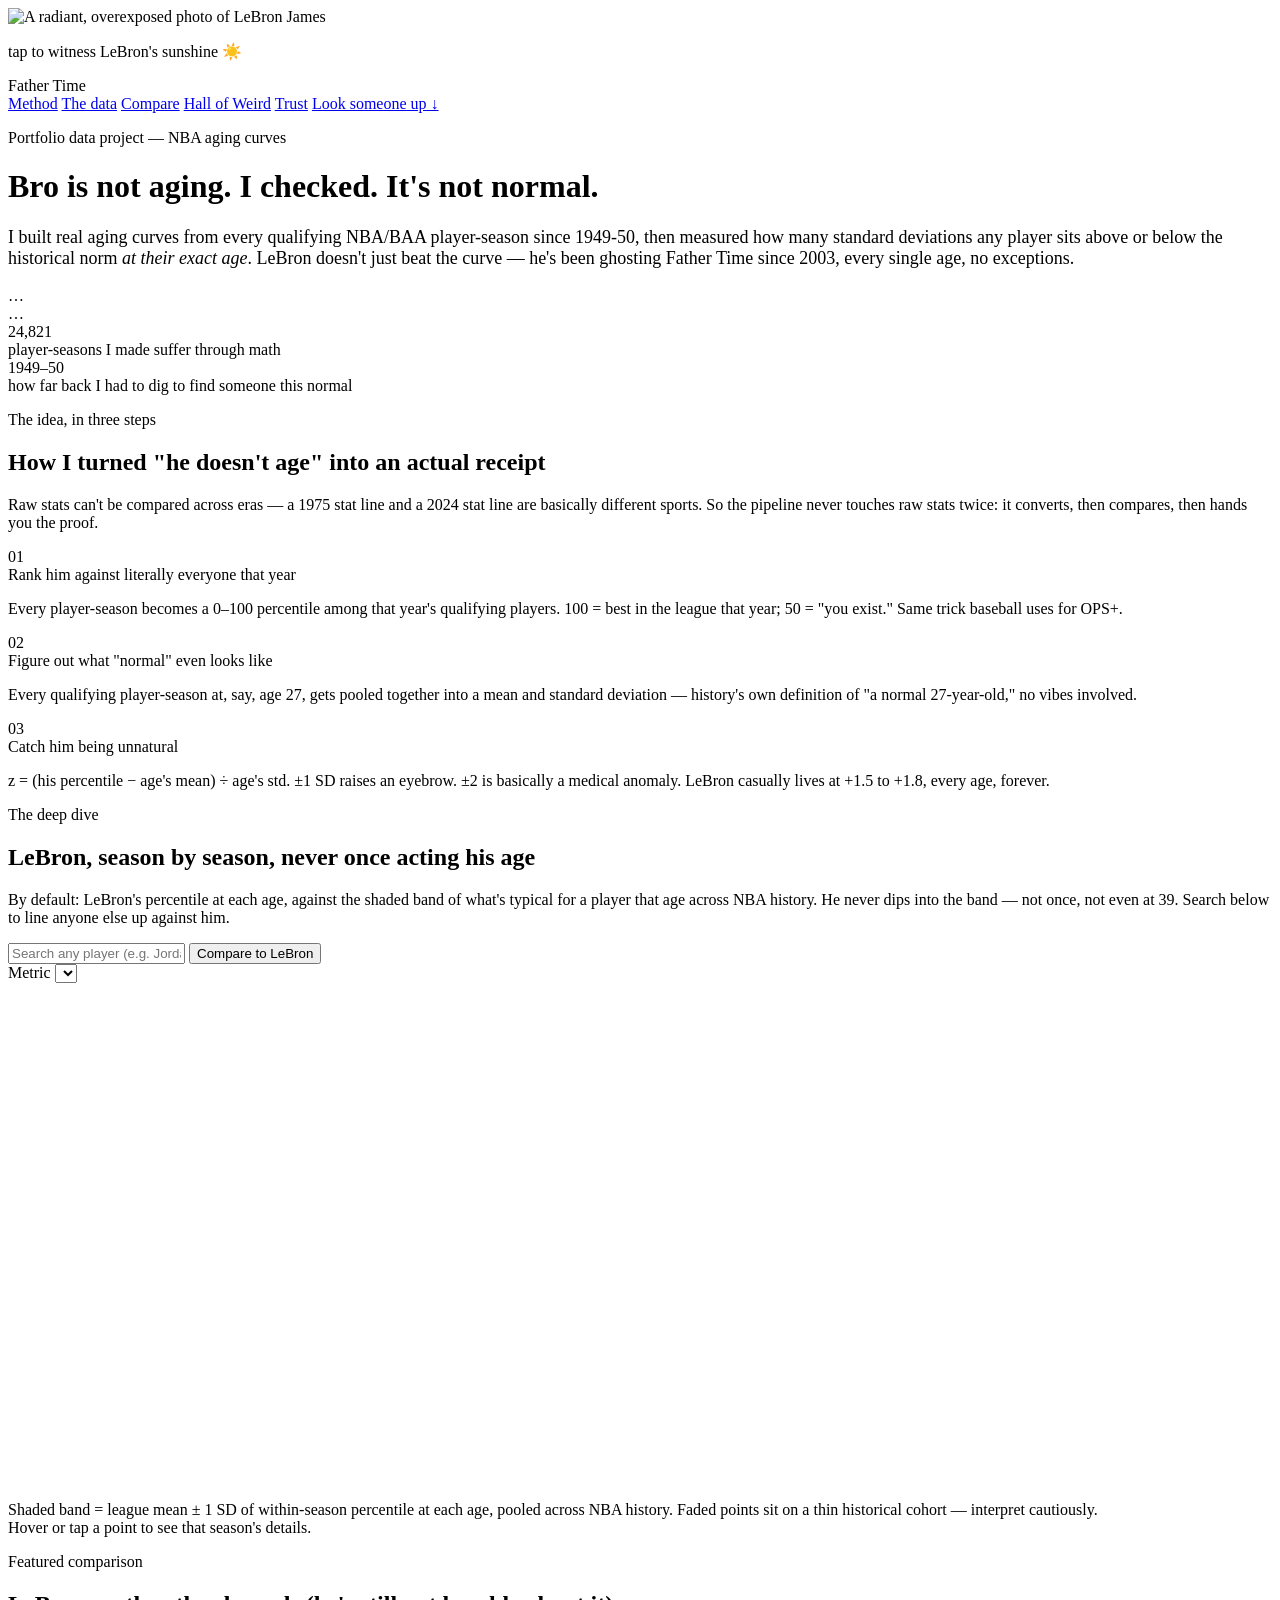
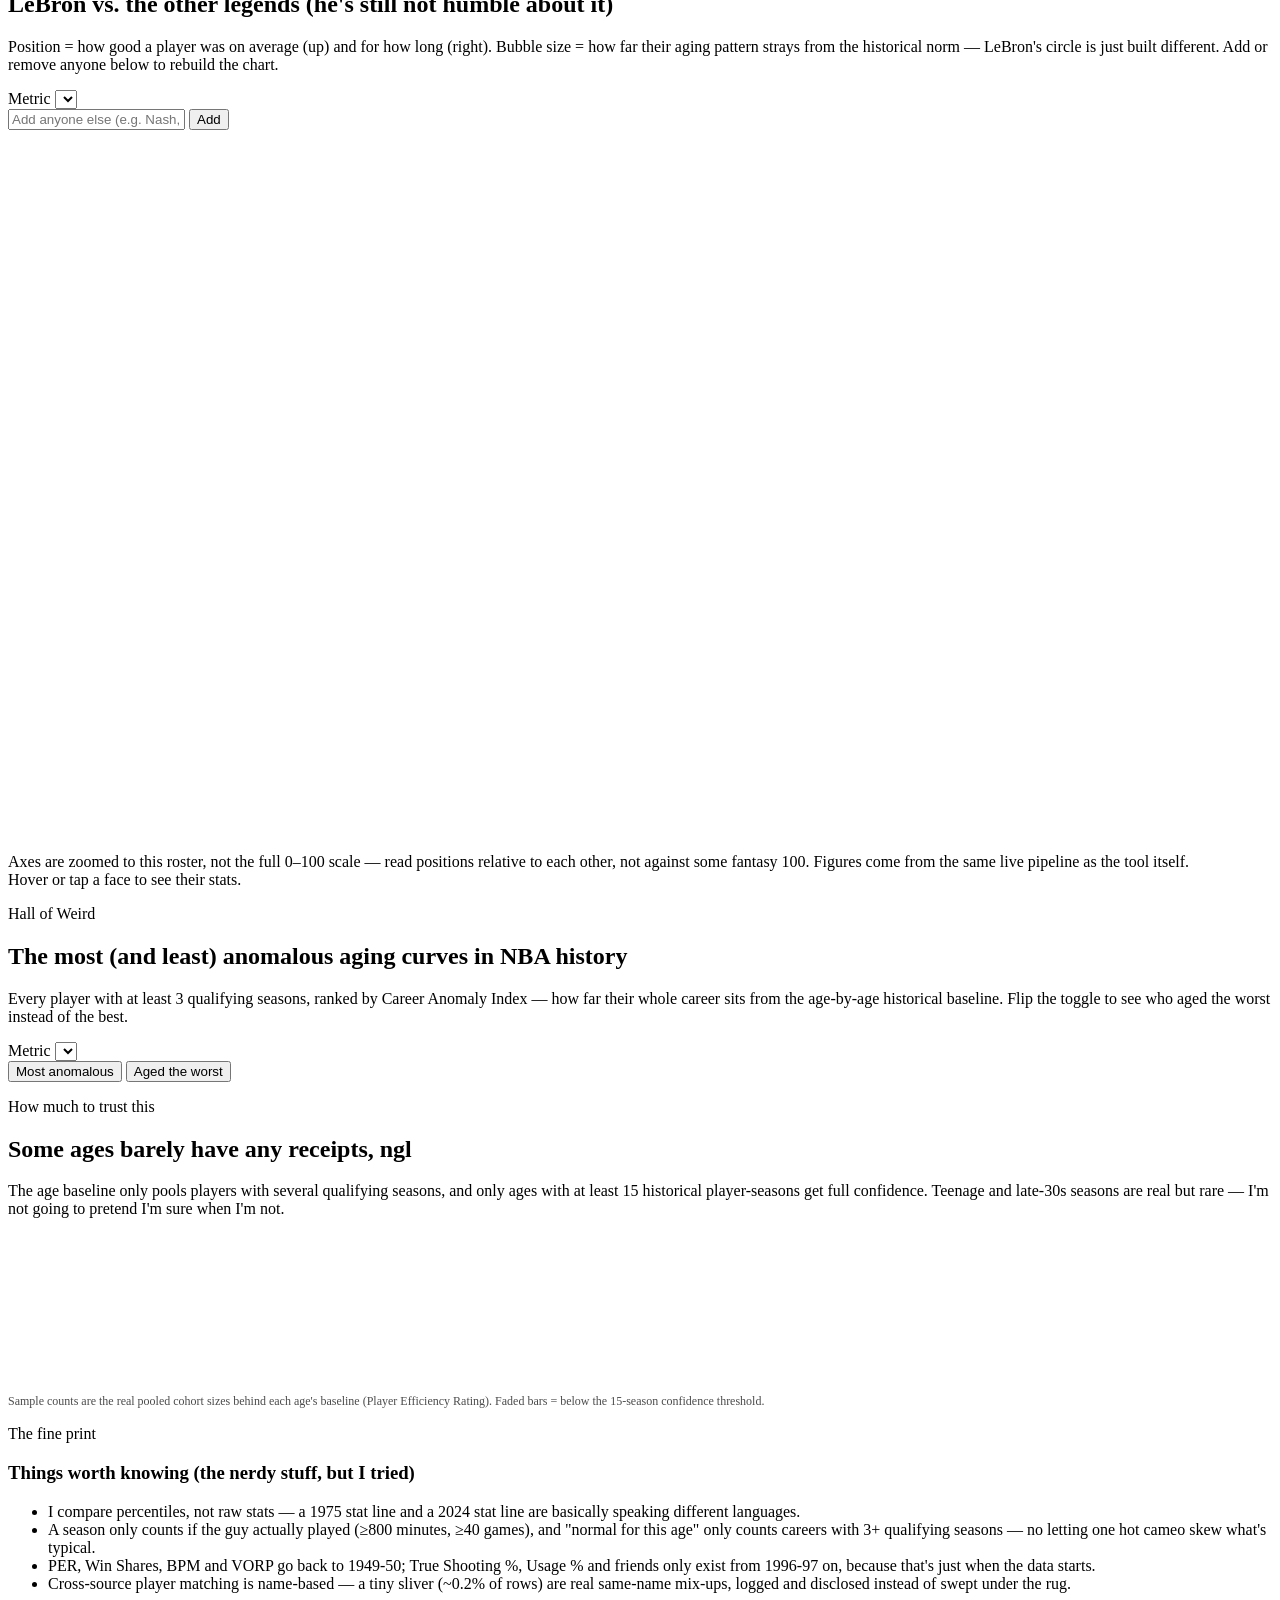
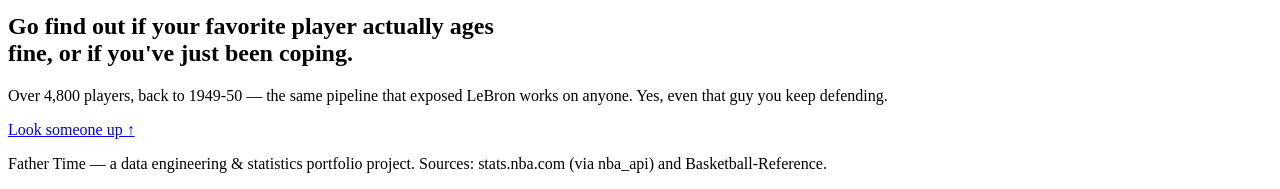
==== commit 3e63415a: "Remove roast mode, improve hero stats panel spacing Roast mode didn't fit the page -- drop the backe" ====
--- a/frontend/index.html
+++ b/frontend/index.html
@@ -25,22 +25,22 @@
   <a href="#charts" class="btn btn-secondary">Look someone up ↓</a>
 </nav>
 
-<header class="wrap" style="padding: var(--space-8) 0 var(--space-6);">
+<header class="wrap" style="padding: var(--space-8) 0 var(--space-8);">
   <p class="flag-tab">Portfolio data project — NBA aging curves</p>
   <h1 style="max-width: 720px;">Bro is not aging. I checked. It's not normal.</h1>
   <p class="section-intro" style="font-size: 18px;">I built real aging curves from every qualifying NBA/BAA player-season since 1949-50, then measured how many standard deviations any player sits above or below the historical norm <em>at their exact age</em>. LeBron doesn't just beat the curve — he's been ghosting Father Time since 2003, every single age, no exceptions.</p>
-  <div style="display: flex; gap: var(--space-6); flex-wrap: wrap; margin-top: var(--space-6);">
-    <div style="flex: 1 1 220px; max-width: 240px;">
+  <div class="hero-stats">
+    <div class="hero-stat">
       <div id="hero-sd" class="stat-value" style="color: var(--color-flag);">…</div>
-      <div id="hero-sd-note" class="tag tag-accent" style="margin-top: var(--space-2); white-space: normal;">…</div>
+      <div id="hero-sd-note" class="tag tag-accent">…</div>
     </div>
-    <div style="flex: 1 1 220px; max-width: 240px;">
+    <div class="hero-stat">
       <div class="stat-value">24,821</div>
-      <div class="tag tag-neutral" style="margin-top: var(--space-2); white-space: normal;">player-seasons I made suffer through math</div>
+      <div class="tag tag-neutral">player-seasons I made suffer through math</div>
     </div>
-    <div style="flex: 1 1 220px; max-width: 240px;">
+    <div class="hero-stat">
       <div class="stat-value">1949–50</div>
-      <div class="tag tag-neutral" style="margin-top: var(--space-2); white-space: normal;">how far back I had to dig to find someone this normal</div>
+      <div class="tag tag-neutral">how far back I had to dig to find someone this normal</div>
     </div>
   </div>
 </header>
